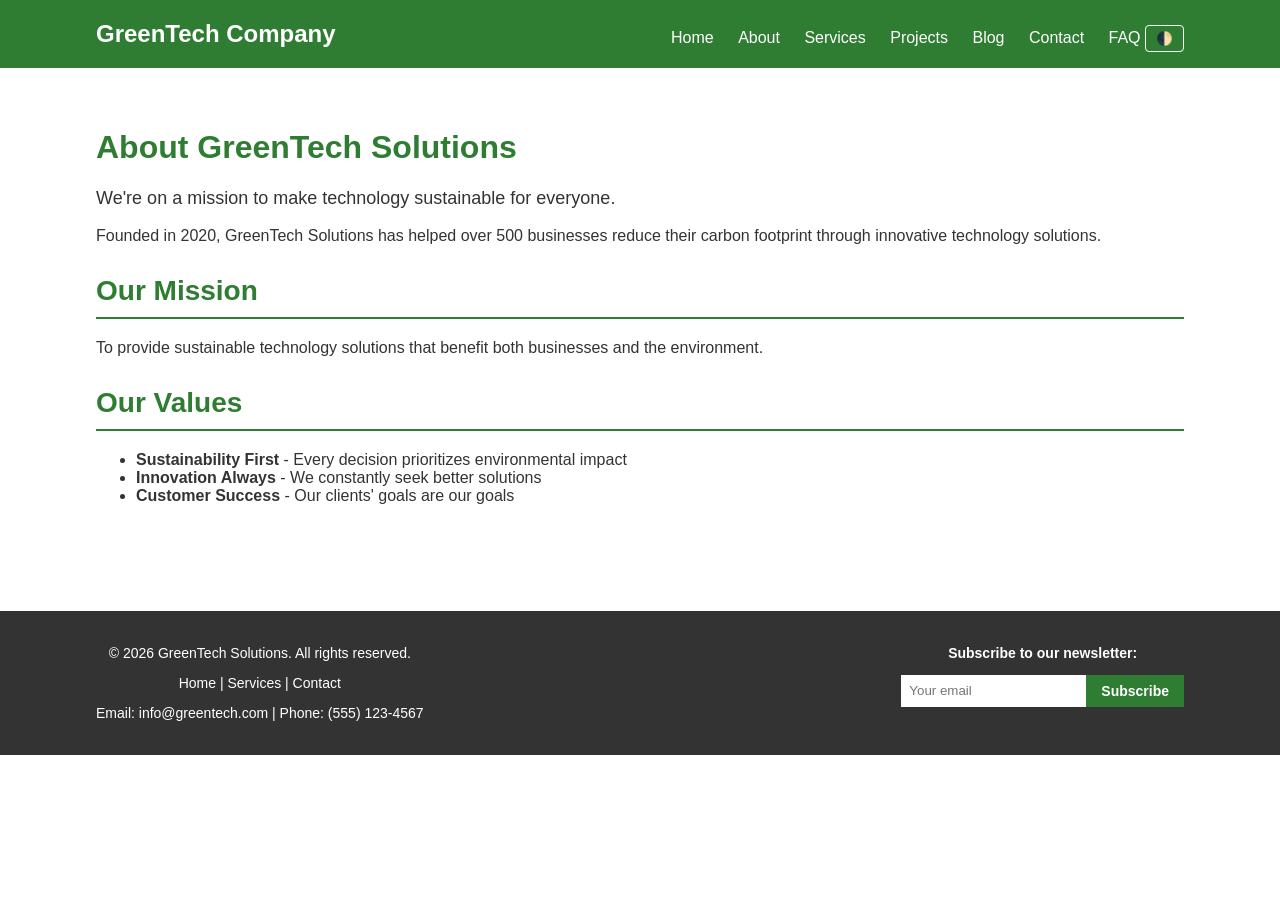
==== about.html @ f32f8528 "Dark mode button" ====
<!DOCTYPE html>
<html lang="en">
<head>
    <meta charset="UTF-8">
    <meta name="viewport" content="width=device-width, initial-scale=1.0">
    <title>GreenTech Solutions</title>
    <link rel="stylesheet" href="style.css">
</head>

<body>
   
    <div class="header">
        <div class = "container">
            <div class="logo">GreenTech Company</div>
            <div class="nav">
                <a href="index.html">Home</a>
                <a href="about.html">About</a>
                <a href="services.html">Services</a>
                <a href="projects.html">Projects</a>
                <a href="blog.html">Blog</a>
                <a href="contact.html">Contact</a>
                <a href="FAQ.html">FAQ</a>
                
<button id="themeToggle" style="background: none; border: 1px solid #fff; color: #fff; padding: 5px 10px; cursor: pointer; border-radius: 4px;">🌓</button>
            </div>
        </div>
    </div>
    <div class="container">
    <div class="main-section">
        <h1 style="color: #2e7d32;">About GreenTech Solutions</h1>
        <p style="font-size: 18px;">We're on a mission to make technology sustainable for everyone.</p>
        <p>Founded in 2020, GreenTech Solutions has helped over 500 businesses reduce their carbon footprint through innovative technology solutions.</p>
        
        <h2 style="color: #2e7d32; margin-top: 30px;">Our Mission</h2>
        <p>To provide sustainable technology solutions that benefit both businesses and the environment.</p>
        
        <h2 style="color: #2e7d32; margin-top: 30px;">Our Values</h2>
        <ul>
            <li><strong>Sustainability First</strong> - Every decision prioritizes environmental impact</li>
            <li><strong>Innovation Always</strong> - We constantly seek better solutions</li>
            <li><strong>Customer Success</strong> - Our clients' goals are our goals</li>
        </ul>
    </div>
</div>
<div class="footer">
    <div class="container">
        <div style="display: flex; flex-wrap: wrap; justify-content: space-between;">
            <div>
                <p>© 2026 GreenTech Solutions. All rights reserved.</p>
                <p>
                    <a href="index.html" style="color: #fff; text-decoration: none;">Home</a> | 
                    <a href="services.html" style="color: #fff; text-decoration: none;">Services</a> | 
                    <a href="contact.html" style="color: #fff; text-decoration: none;">Contact</a>
                </p>
                <p>Email: info@greentech.com | Phone: (555) 123-4567</p>
            </div>
            <div>
                <form id="newsletterForm">
                    <p><strong>Subscribe to our newsletter:</strong></p>
                    <div style="display: flex;">
                        <input type="email" placeholder="Your email" style="padding: 8px; border: none;" required>
                        <button type="submit" class="submit-btn" style="padding: 8px 15px; font-size: 14px;">Subscribe</button>
                    </div>
                    <div id="newsletterMessage" style="margin-top: 10px;"></div>
                </form>
            </div>
        </div>
    </div>
</div>

   


    <script src="js/main.js"></script>
</body>
</html>
---- style.css ----
body {
    font-family: Arial, sans-serif;
    background-color: #ffffff;
    color: #333333;
    margin: 0;
    padding: 0;
}

.container {
    width: 85%;
    margin: 0 auto;
}

.header {
    background-color: #2e7d32; /* Green Tech Main Color */
    color: #ffffff;
    padding: 20px 0;
}

.logo {
    font-size: 24px;
    font-weight: bold;
    display: inline-block;
}

.nav {
    float: right;
    margin-top: 5px;
}

.nav a {
    color: #ffffff;
    text-decoration: none;
    margin-left: 20px;
    font-size: 16px;
}

.hero {
    background-color: #f4f4f4;
    text-align: center;
    padding: 60px 20px;
    margin-bottom: 30px;
}

.hero h1 {
    font-size: 32px;
    color: #2e7d32;
    margin-bottom: 10px;
}

.hero p {
    font-size: 18px;
    color: #666666;
}

.main-section {
    padding: 40px 0;
}

.main-section h2 {
    color: #2e7d32;
    font-size: 28px;
    border-bottom: 2px solid #2e7d32;
    padding-bottom: 10px;
    margin-bottom: 20px;
}

.box-container {
    text-align: center;
    margin-top: 20px;
}

.box {
    display: inline-block;
    width: 30%;
    background-color: #f9f9f9;
    border: 1px solid #dddddd;
    padding: 20px;
    margin: 1%;
    vertical-align: top;
    text-align: left;
}

.box h3 {
    color: #2e7d32;
    margin-top: 0;
}

.box img {
    width: 100%;
    height: 150px;
}

.form-section {
    background-color: #f4f4f4;
    padding: 30px;
    margin-top: 40px;
}

.form-group {
    margin-bottom: 15px;
}

.form-group label {
    display: block;
    margin-bottom: 5px;
    font-weight: bold;
}

.form-input {
    width: 100%;
    padding: 10px;
    border: 1px solid #ccc;
}

.submit-btn {
    background-color: #2e7d32;
    color: white;
    padding: 12px 20px;
    border: none;
    font-size: 16px;
    font-weight: bold;
    cursor: pointer;
}

.footer {
    background-color: #333333;
    color: #ffffff;
    text-align: center;
    padding: 20px 0;
    margin-top: 50px;
    font-size: 14px;
}
.dark-mode {
    background-color: #1a1a1a;
    color: #ffffff;
}

.dark-mode .box {
    background-color: #2d2d2d;
    border-color: #444;
}

.dark-mode .hero {
    background-color: #333;
}

.dark-mode .form-section {
    background-color: #333;
}

.dark-mode .form-input {
    background-color: #444;
    color: #fff;
    border-color: #555;
}
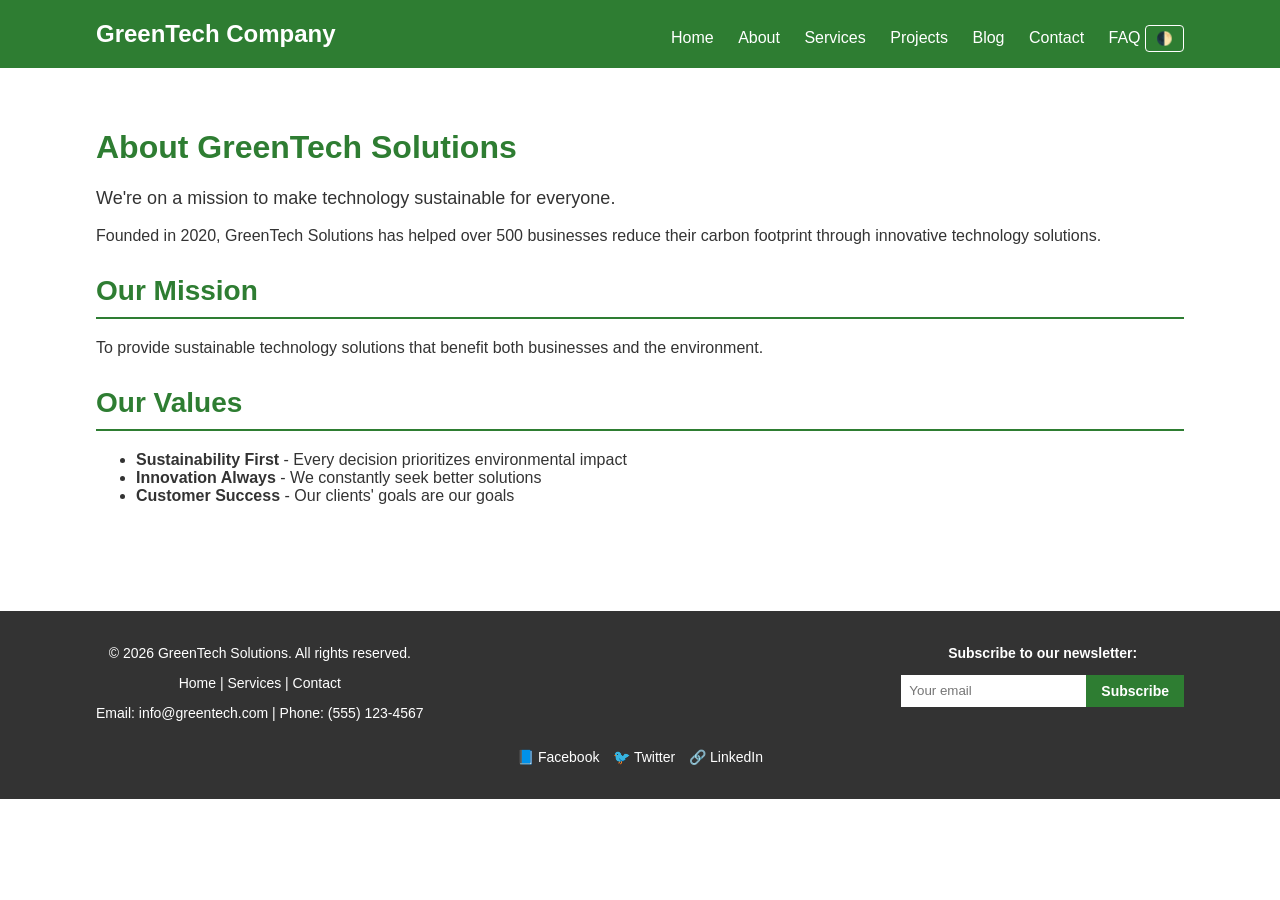
==== commit 9db2f4be: "Email addition" ====
--- a/about.html
+++ b/about.html
@@ -66,7 +66,13 @@
             </div>
         </div>
     </div>
+    <p>
+    <a href="#" style="color: #fff; text-decoration: none; margin: 0 5px;">📘 Facebook</a>
+    <a href="#" style="color: #fff; text-decoration: none; margin: 0 5px;">🐦 Twitter</a>
+    <a href="#" style="color: #fff; text-decoration: none; margin: 0 5px;">🔗 LinkedIn</a>
+</p>
 </div>
+
 
    
 
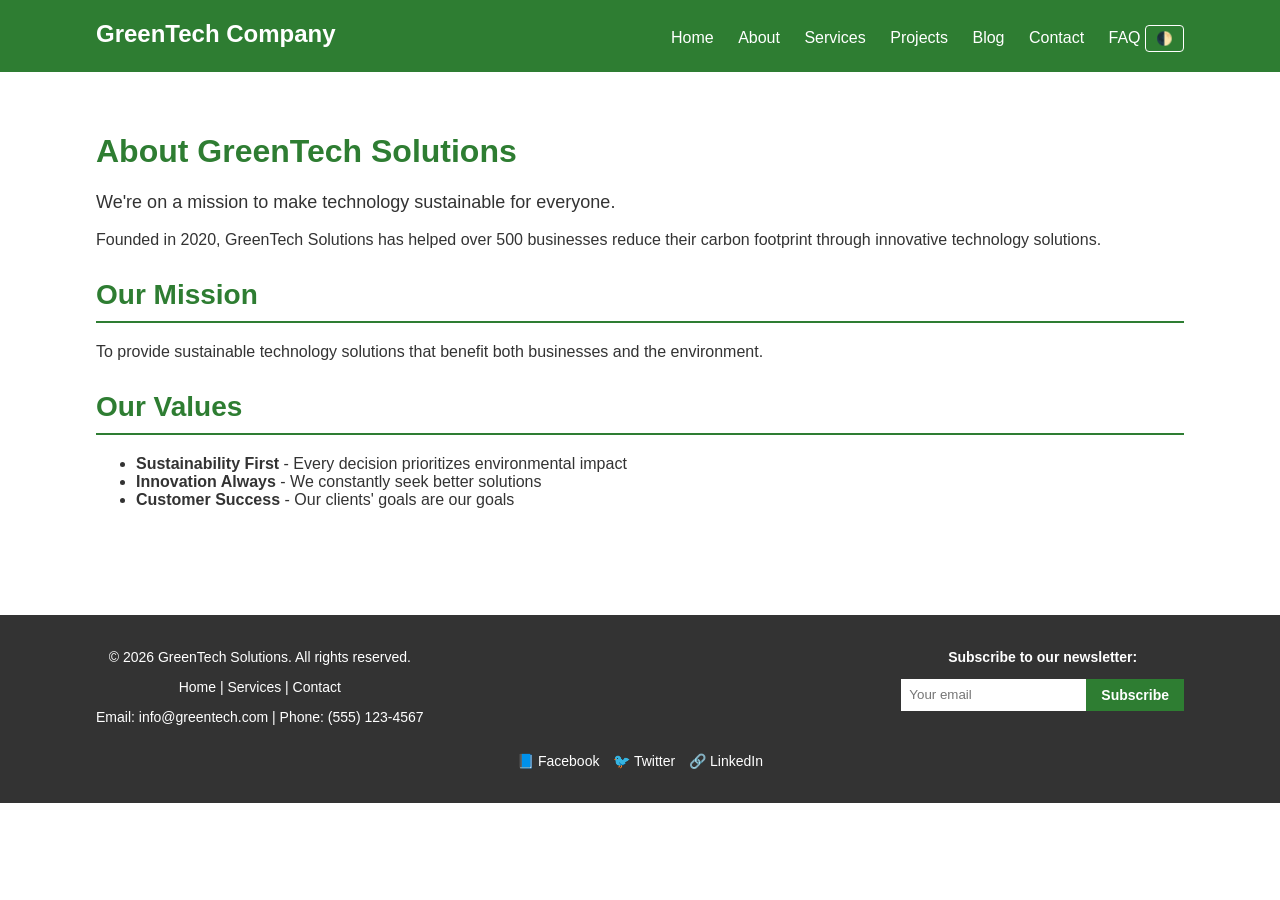
==== commit ce0b0399: "Nav bar correction" ====
--- a/about.html
+++ b/about.html
@@ -20,9 +20,9 @@
                 <a href="blog.html">Blog</a>
                 <a href="contact.html">Contact</a>
                 <a href="FAQ.html">FAQ</a>
-                
-<button id="themeToggle" style="background: none; border: 1px solid #fff; color: #fff; padding: 5px 10px; cursor: pointer; border-radius: 4px;">🌓</button>
+                <button id="themeToggle" style="background: none; border: 1px solid #fff; color: #fff; padding: 5px 10px; cursor: pointer; border-radius: 4px;">🌓</button>
             </div>
+             <div style="clear: both;"></div>
         </div>
     </div>
     <div class="container">
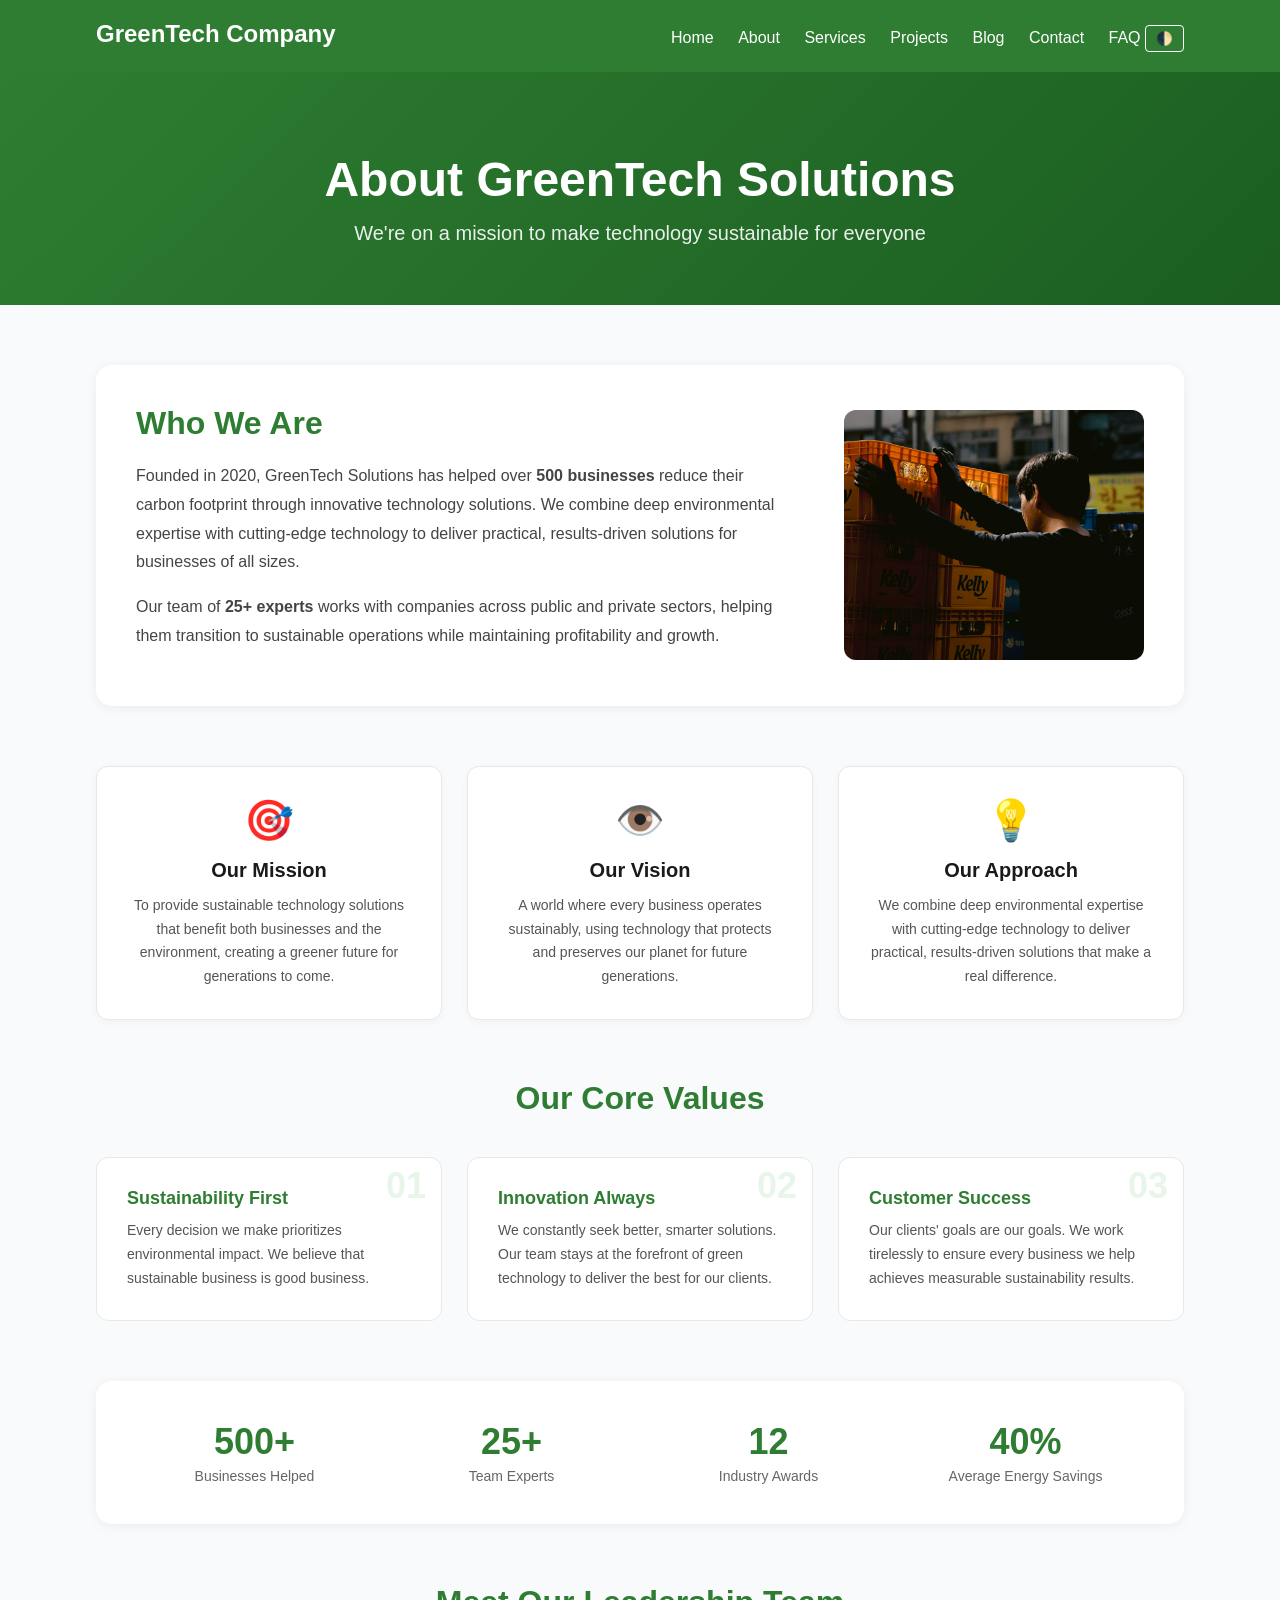
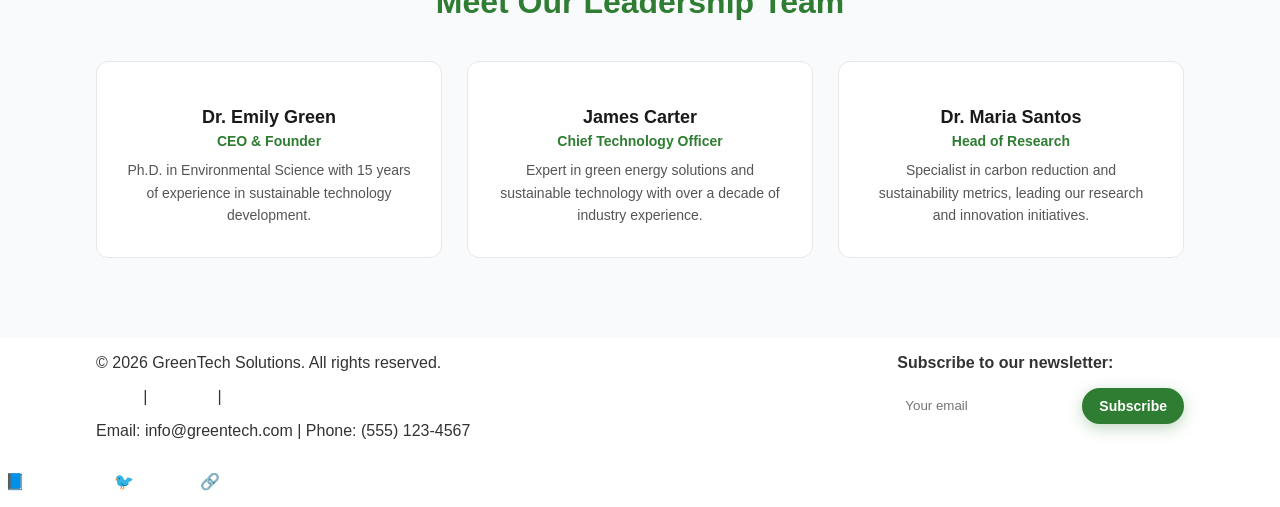
==== commit 43868a38: "page editing" ====
--- a/about.html
+++ b/about.html
@@ -3,14 +3,14 @@
 <head>
     <meta charset="UTF-8">
     <meta name="viewport" content="width=device-width, initial-scale=1.0">
-    <title>GreenTech Solutions</title>
+    <title>GreenTech Solutions - About</title>
     <link rel="stylesheet" href="style.css">
 </head>
 
 <body>
    
     <div class="header">
-        <div class = "container">
+        <div class="container">
             <div class="logo">GreenTech Company</div>
             <div class="nav">
                 <a href="index.html">Home</a>
@@ -22,60 +22,154 @@
                 <a href="FAQ.html">FAQ</a>
                 <button id="themeToggle" style="background: none; border: 1px solid #fff; color: #fff; padding: 5px 10px; cursor: pointer; border-radius: 4px;">🌓</button>
             </div>
-             <div style="clear: both;"></div>
+            <div style="clear: both;"></div>
         </div>
     </div>
-    <div class="container">
-    <div class="main-section">
-        <h1 style="color: #2e7d32;">About GreenTech Solutions</h1>
-        <p style="font-size: 18px;">We're on a mission to make technology sustainable for everyone.</p>
-        <p>Founded in 2020, GreenTech Solutions has helped over 500 businesses reduce their carbon footprint through innovative technology solutions.</p>
-        
-        <h2 style="color: #2e7d32; margin-top: 30px;">Our Mission</h2>
-        <p>To provide sustainable technology solutions that benefit both businesses and the environment.</p>
-        
-        <h2 style="color: #2e7d32; margin-top: 30px;">Our Values</h2>
-        <ul>
-            <li><strong>Sustainability First</strong> - Every decision prioritizes environmental impact</li>
-            <li><strong>Innovation Always</strong> - We constantly seek better solutions</li>
-            <li><strong>Customer Success</strong> - Our clients' goals are our goals</li>
-        </ul>
+
+    <!-- ===== ABOUT PAGE HERO ===== -->
+    <div class="about-hero">
+        <div class="container">
+            <h1>About GreenTech Solutions</h1>
+            <p>We're on a mission to make technology sustainable for everyone</p>
+        </div>
     </div>
-</div>
-<div class="footer">
-    <div class="container">
-        <div style="display: flex; flex-wrap: wrap; justify-content: space-between;">
-            <div>
-                <p>© 2026 GreenTech Solutions. All rights reserved.</p>
-                <p>
-                    <a href="index.html" style="color: #fff; text-decoration: none;">Home</a> | 
-                    <a href="services.html" style="color: #fff; text-decoration: none;">Services</a> | 
-                    <a href="contact.html" style="color: #fff; text-decoration: none;">Contact</a>
-                </p>
-                <p>Email: info@greentech.com | Phone: (555) 123-4567</p>
+
+    <!-- ===== ABOUT CONTENT ===== -->
+    <div class="about-content">
+        <div class="container">
+            
+            <!-- Introduction Box -->
+            <div class="about-intro">
+                <div class="about-intro-text">
+                    <h2>Who We Are</h2>
+                    <p>Founded in 2020, GreenTech Solutions has helped over <strong>500 businesses</strong> reduce their carbon footprint through innovative technology solutions. We combine deep environmental expertise with cutting-edge technology to deliver practical, results-driven solutions for businesses of all sizes.</p>
+                    <p>Our team of <strong>25+ experts</strong> works with companies across public and private sectors, helping them transition to sustainable operations while maintaining profitability and growth.</p>
+                </div>
+                <div class="about-intro-image">
+                    <img src="images/about.jpg" alt="GreenTech Solutions Team">
+                </div>
             </div>
-            <div>
-                <form id="newsletterForm">
-                    <p><strong>Subscribe to our newsletter:</strong></p>
-                    <div style="display: flex;">
-                        <input type="email" placeholder="Your email" style="padding: 8px; border: none;" required>
-                        <button type="submit" class="submit-btn" style="padding: 8px 15px; font-size: 14px;">Subscribe</button>
+
+            <!-- Mission & Vision Boxes -->
+            <div class="about-grid">
+                <div class="about-card">
+                    <div class="about-card-icon">🎯</div>
+                    <h3>Our Mission</h3>
+                    <p>To provide sustainable technology solutions that benefit both businesses and the environment, creating a greener future for generations to come.</p>
+                </div>
+                <div class="about-card">
+                    <div class="about-card-icon">👁️</div>
+                    <h3>Our Vision</h3>
+                    <p>A world where every business operates sustainably, using technology that protects and preserves our planet for future generations.</p>
+                </div>
+                <div class="about-card">
+                    <div class="about-card-icon">💡</div>
+                    <h3>Our Approach</h3>
+                    <p>We combine deep environmental expertise with cutting-edge technology to deliver practical, results-driven solutions that make a real difference.</p>
+                </div>
+            </div>
+
+            <!-- Values Section -->
+            <div class="about-values">
+                <h2>Our Core Values</h2>
+                <div class="values-grid">
+                    <div class="value-item">
+                        <div class="value-number">01</div>
+                        <h3>Sustainability First</h3>
+                        <p>Every decision we make prioritizes environmental impact. We believe that sustainable business is good business.</p>
                     </div>
-                    <div id="newsletterMessage" style="margin-top: 10px;"></div>
-                </form>
+                    <div class="value-item">
+                        <div class="value-number">02</div>
+                        <h3>Innovation Always</h3>
+                        <p>We constantly seek better, smarter solutions. Our team stays at the forefront of green technology to deliver the best for our clients.</p>
+                    </div>
+                    <div class="value-item">
+                        <div class="value-number">03</div>
+                        <h3>Customer Success</h3>
+                        <p>Our clients' goals are our goals. We work tirelessly to ensure every business we help achieves measurable sustainability results.</p>
+                    </div>
+                </div>
+            </div>
+
+            <!-- Stats Section -->
+            <div class="about-stats">
+                <div class="stat-item">
+                    <div class="stat-number">500+</div>
+                    <div class="stat-label">Businesses Helped</div>
+                </div>
+                <div class="stat-item">
+                    <div class="stat-number">25+</div>
+                    <div class="stat-label">Team Experts</div>
+                </div>
+                <div class="stat-item">
+                    <div class="stat-number">12</div>
+                    <div class="stat-label">Industry Awards</div>
+                </div>
+                <div class="stat-item">
+                    <div class="stat-number">40%</div>
+                    <div class="stat-label">Average Energy Savings</div>
+                </div>
+            </div>
+
+            <!-- Team Section -->
+            <div class="about-team">
+                <h2>Meet Our Leadership Team</h2>
+                <div class="team-grid">
+                    <div class="team-card">
+                        <div class="team-avatar"></div>
+                        <h4>Dr. Emily Green</h4>
+                        <p class="team-title">CEO & Founder</p>
+                        <p class="team-bio">Ph.D. in Environmental Science with 15 years of experience in sustainable technology development.</p>
+                    </div>
+                    <div class="team-card">
+                        <div class="team-avatar"></div>
+                        <h4>James Carter</h4>
+                        <p class="team-title">Chief Technology Officer</p>
+                        <p class="team-bio">Expert in green energy solutions and sustainable technology with over a decade of industry experience.</p>
+                    </div>
+                    <div class="team-card">
+                        <div class="team-avatar"></div>
+                        <h4>Dr. Maria Santos</h4>
+                        <p class="team-title">Head of Research</p>
+                        <p class="team-bio">Specialist in carbon reduction and sustainability metrics, leading our research and innovation initiatives.</p>
+                    </div>
+                </div>
+            </div>
+
+        </div>
+    </div>
+
+    <!-- ===== FOOTER ===== -->
+    <div class="footer">
+        <div class="container">
+            <div style="display: flex; flex-wrap: wrap; justify-content: space-between;">
+                <div>
+                    <p>© 2026 GreenTech Solutions. All rights reserved.</p>
+                    <p>
+                        <a href="index.html" style="color: #fff; text-decoration: none;">Home</a> | 
+                        <a href="services.html" style="color: #fff; text-decoration: none;">Services</a> | 
+                        <a href="contact.html" style="color: #fff; text-decoration: none;">Contact</a>
+                    </p>
+                    <p>Email: info@greentech.com | Phone: (555) 123-4567</p>
+                </div>
+                <div>
+                    <form id="newsletterForm">
+                        <p><strong>Subscribe to our newsletter:</strong></p>
+                        <div style="display: flex;">
+                            <input type="email" placeholder="Your email" style="padding: 8px; border: none;" required>
+                            <button type="submit" class="submit-btn" style="padding: 8px 15px; font-size: 14px;">Subscribe</button>
+                        </div>
+                        <div id="newsletterMessage" style="margin-top: 10px;"></div>
+                    </form>
+                </div>
             </div>
         </div>
+        <p>
+            <a href="#" style="color: #fff; text-decoration: none; margin: 0 5px;">📘 Facebook</a>
+            <a href="#" style="color: #fff; text-decoration: none; margin: 0 5px;">🐦 Twitter</a>
+            <a href="#" style="color: #fff; text-decoration: none; margin: 0 5px;">🔗 LinkedIn</a>
+        </p>
     </div>
-    <p>
-    <a href="#" style="color: #fff; text-decoration: none; margin: 0 5px;">📘 Facebook</a>
-    <a href="#" style="color: #fff; text-decoration: none; margin: 0 5px;">🐦 Twitter</a>
-    <a href="#" style="color: #fff; text-decoration: none; margin: 0 5px;">🔗 LinkedIn</a>
-</p>
-</div>
-
-
-   
-
 
     <script src="js/main.js"></script>
 </body>
--- a/style.css
+++ b/style.css
@@ -34,43 +34,144 @@
     text-decoration: none;
     margin-left: 20px;
     font-size: 16px;
-}
-
+}/* ==========================================
+   FULL PAGE HERO SECTION
+   ========================================== */
 .hero {
-    background-color: #f4f4f4;
+    /* Image */
+    background-image: url('images/hero-bg.jpg.jpg');
+    background-size: cover;
+    background-position: center center;
+    background-repeat: no-repeat;
+    background-attachment: fixed; /* Parallax effect */
+    
+    /* Full viewport height */
+    min-height: 100vh;
+    
+    /* Position for overlay */
+    position: relative;
+    
+    /* Center content */
+    display: flex;
+    align-items: center;
+    justify-content: center;
+    
+    /* Text styling */
     text-align: center;
-    padding: 60px 20px;
-    margin-bottom: 30px;
-}
-
+    color: #ffffff;
+    padding: 40px 20px;
+}
+
+/* Dark overlay */
+.hero::before {
+    content: '';
+    position: absolute;
+    top: 0;
+    left: 0;
+    right: 0;
+    bottom: 0;
+    background: rgba(0, 0, 0, 0.5); /* Adjust darkness here */
+    z-index: 1;
+}
+
+/* Content above overlay */
+.hero .container {
+    position: relative;
+    z-index: 2;
+    max-width: 800px;
+    margin: 0 auto;
+}
+
+/* Heading styles */
 .hero h1 {
-    font-size: 32px;
+    font-size: 56px;
+    color: #ffffff;
+    margin-bottom: 20px;
+    text-shadow: 2px 2px 8px rgba(0, 0, 0, 0.5);
+}
+
+/* Paragraph styles */
+.hero p {
+    font-size: 22px;
+    color: #ffffff;
+    text-shadow: 1px 1px 4px rgba(0, 0, 0, 0.5);
+    line-height: 1.6;
+    max-width: 700px;
+    margin: 0 auto 20px;
+}
+
+/* ==========================================
+   BUTTON STYLES - VISIBLE & ROUNDED
+   ========================================== */
+
+/* Main button style */
+.submit-btn {
+    /* Make it visible */
+    background-color: #2e7d32;
+    color: #ffffff;
+    padding: 14px 35px;
+    border: 2px solid #2e7d32;
+    border-radius: 25px; /* Rounded edges (not too much) */
+    font-size: 17px;
+    font-weight: bold;
+    cursor: pointer;
+    text-decoration: none;
+    display: inline-block;
+    transition: all 0.3s ease;
+    
+    /* Button shadow for visibility */
+    box-shadow: 0 4px 15px rgba(46, 125, 50, 0.3);
+}
+
+/* White/outline button (for Contact Us) */
+.submit-btn-outline {
+    background-color: transparent;
+    color: #ffffff;
+    padding: 14px 35px;
+    border: 2px solid #ffffff;
+    border-radius: 25px;
+    font-size: 17px;
+    font-weight: bold;
+    cursor: pointer;
+    text-decoration: none;
+    display: inline-block;
+    transition: all 0.3s ease;
+    box-shadow: 0 4px 15px rgba(0, 0, 0, 0.2);
+}
+
+/* ===== HOVER EFFECTS ===== */
+
+/* Green button hover */
+.submit-btn:hover {
+    background-color: #1b5e20; /* Darker green */
+    border-color: #1b5e20;
+    transform: translateY(-3px);
+    box-shadow: 0 6px 20px rgba(46, 125, 50, 0.4);
+}
+
+/* White button hover */
+.submit-btn-outline:hover {
+    background-color: #ffffff;
     color: #2e7d32;
-    margin-bottom: 10px;
-}
-
-.hero p {
-    font-size: 18px;
-    color: #666666;
-}
-
-.main-section {
-    padding: 40px 0;
-}
-
-.main-section h2 {
-    color: #2e7d32;
-    font-size: 28px;
-    border-bottom: 2px solid #2e7d32;
-    padding-bottom: 10px;
-    margin-bottom: 20px;
-}
-
+    transform: translateY(-3px);
+    box-shadow: 0 6px 20px rgba(255, 255, 255, 0.3);
+}
+
+.box {
+    -webkit-box-shadow: 0 10px 5px rgba(0,0,0,0.1);
+    box-shadow: 0 10px 10px rgba(0,0,0,0.1);
+}
+/* ==========================================
+   BOXES WITH IMAGES
+   ========================================== */
+
+/* Box container */
 .box-container {
     text-align: center;
     margin-top: 20px;
 }
 
+/* Individual box */
 .box {
     display: inline-block;
     width: 30%;
@@ -80,78 +181,1709 @@
     margin: 1%;
     vertical-align: top;
     text-align: left;
-}
-
+    border-radius: 8px; /* Rounded corners */
+    transition: transform 0.3s ease; /* Smooth hover effect */
+}
+
+/* Box hover effect (optional) */
+.box:hover {
+    transform: translateY(-5px);
+    box-shadow: 0 8px 16px rgba(0,0,0,0.1);
+}
+
+/* Box image styling */
+.box img {
+    width: 100%;
+    height: 180px; /* Fixed height for consistency */
+    object-fit: cover; /* Crop image to fit perfectly */
+    border-radius: 6px 6px 0 0; /* Rounded top corners */
+    margin-bottom: 15px;
+}
+
+/* Box image wrapper for better control */
+.box-image {
+    width: 100%;
+    height: 180px;
+    overflow: hidden;
+    border-radius: 6px 6px 0 0;
+    margin: -20px -20px 15px -20px; /* Extend image to box edges */
+}
+
+.box-image img {
+    width: 100%;
+    height: 100%;
+    object-fit: cover;
+}
+
+/* Box heading */
 .box h3 {
     color: #2e7d32;
     margin-top: 0;
-}
-
-.box img {
+    font-size: 22px;
+}
+
+/* Box paragraph */
+.box p {
+    font-size: 14px;
+    line-height: 1.6;
+    color: #555;
+}
+
+/* ==========================================
+   RESPONSIVE BOXES
+   ========================================== */
+@media (max-width: 768px) {
+    .box {
+        width: 90%;
+        display: block;
+        margin: 15px auto;
+    }
+    
+    .box img {
+        height: 150px;
+    }
+}
+
+@media (max-width: 480px) {
+    .box {
+        width: 95%;
+        padding: 15px;
+    }
+    
+    .box img {
+        height: 120px;
+    }
+}
+/* ==========================================
+   MODERN BOX STYLES (MICROSOFT INSPIRED)
+   ========================================== */
+
+/* Section header */
+.section-header {
+    text-align: center;
+    margin-bottom: 40px;
+}
+
+.section-header h2 {
+    color: #2e7d32;
+    font-size: 32px;
+    border-bottom: 3px solid #2e7d32;
+    display: inline-block;
+    padding-bottom: 10px;
+}
+
+.section-header p {
+    color: #666;
+    font-size: 18px;
+    margin-top: 10px;
+}
+
+/* Individual box */
+.box {
+    display: inline-block;
+    width: 30%;
+    background-color: #ffffff;
+    border: 1px solid #e8e8e8;
+    border-radius: 12px;
+    padding: 0;
+    margin: 1%;
+    vertical-align: top;
+    text-align: left;
+    overflow: hidden;
+    transition: all 0.3s ease;
+    box-shadow: 0 2px 8px rgba(0, 0, 0, 0.06);
+}
+
+/* Box hover effect */
+.box:hover {
+    transform: translateY(-8px);
+    box-shadow: 0 12px 30px rgba(0, 0, 0, 0.12);
+    border-color: #2e7d32;
+}
+
+/* Box image */
+.box-image {
     width: 100%;
-    height: 150px;
-}
-
-.form-section {
-    background-color: #f4f4f4;
+    height: 200px;
+    overflow: hidden;
+    margin: 0;
+    border-radius: 12px 12px 0 0;
+}
+
+.box-image img {
+    width: 100%;
+    height: 100%;
+    object-fit: cover;
+    transition: transform 0.5s ease;
+}
+
+.box:hover .box-image img {
+    transform: scale(1.05);
+}
+
+/* Box content */
+.box-content {
+    padding: 24px 24px 30px 24px;
+}
+
+/* Tag/badge */
+.box-tag {
+    display: inline-block;
+    background-color: #e8f5e9;
+    color: #2e7d32;
+    font-size: 12px;
+    font-weight: bold;
+    text-transform: uppercase;
+    letter-spacing: 0.5px;
+    padding: 4px 12px;
+    border-radius: 20px;
+    margin-bottom: 12px;
+}
+
+/* Box heading */
+.box-content h3 {
+    color: #1a1a1a;
+    font-size: 20px;
+    font-weight: 700;
+    margin: 0 0 12px 0;
+    line-height: 1.4;
+}
+
+/* Box paragraph */
+.box-content p {
+    font-size: 14px;
+    line-height: 1.7;
+    color: #555;
+    margin: 0 0 16px 0;
+}
+
+/* Box link (Learn more) */
+.box-link {
+    color: #2e7d32;
+    text-decoration: none;
+    font-weight: 600;
+    font-size: 14px;
+    display: inline-flex;
+    align-items: center;
+    transition: all 0.3s ease;
+}
+
+.box-link:hover {
+    color: #1b5e20;
+    transform: translateX(5px);
+}
+
+/* ==========================================
+   RESPONSIVE
+   ========================================== */
+@media (max-width: 768px) {
+    .box {
+        width: 90%;
+        display: block;
+        margin: 20px auto;
+    }
+    
+    .box-image {
+        height: 180px;
+    }
+    
+    .box-content {
+        padding: 20px;
+    }
+    
+    .section-header h2 {
+        font-size: 26px;
+    }
+}
+
+@media (max-width: 480px) {
+    .box {
+        width: 95%;
+        margin: 15px auto;
+    }
+    
+    .box-image {
+        height: 150px;
+    }
+    
+    .box-content {
+        padding: 16px;
+    }
+    
+    .box-content h3 {
+        font-size: 18px;
+    }
+    
+    .section-header h2 {
+        font-size: 22px;
+    }
+}
+/* ==========================================
+   TESTIMONIALS SECTION
+   ========================================== */
+.testimonials-section {
+    padding: 60px 0;
+    background-color: #f5f7fa;
+}
+
+.testimonials-container {
+    display: flex;
+    flex-wrap: wrap;
+    justify-content: center;
+    gap: 25px;
+    margin-top: 30px;
+}
+
+/* ==========================================
+   TESTIMONIAL CARD
+   ========================================== */
+.testimonial-card {
+    background: #ffffff;
+    border-radius: 16px;
     padding: 30px;
-    margin-top: 40px;
-}
-
-.form-group {
+    width: 30%;
+    min-width: 280px;
+    flex: 1 1 30%;
+    box-shadow: 0 4px 20px rgba(0, 0, 0, 0.06);
+    border: 1px solid #e8e8e8;
+    transition: all 0.3s ease;
+    position: relative;
+}
+
+/* Hover effect */
+.testimonial-card:hover {
+    transform: translateY(-5px);
+    box-shadow: 0 12px 40px rgba(46, 125, 50, 0.12);
+    border-color: #2e7d32;
+}
+
+/* Quote icon */
+.testimonial-card::before {
+    content: '"';
+    position: absolute;
+    top: 10px;
+    right: 25px;
+    font-size: 60px;
+    color: #e8f5e9;
+    font-family: Georgia, serif;
+    line-height: 1;
+    z-index: 0;
+}
+
+/* ===== TESTIMONIAL HEADER ===== */
+.testimonial-header {
+    display: flex;
+    align-items: center;
+    gap: 15px;
     margin-bottom: 15px;
-}
-
-.form-group label {
-    display: block;
+    position: relative;
+    z-index: 1;
+}
+
+.testimonial-avatar {
+    width: 60px;
+    height: 60px;
+    border-radius: 50%;
+    background: linear-gradient(135deg, #e8f5e9, #c8e6c9);
+    display: flex;
+    align-items: center;
+    justify-content: center;
+    font-size: 28px;
+    flex-shrink: 0;
+}
+
+.testimonial-info h4 {
+    margin: 0;
+    color: #1a1a1a;
+    font-size: 18px;
+    font-weight: 700;
+}
+
+.testimonial-title {
+    margin: 2px 0 0 0;
+    color: #777;
+    font-size: 14px;
+}
+
+/* ===== TESTIMONIAL CONTENT ===== */
+.testimonial-content {
+    position: relative;
+    z-index: 1;
+}
+
+.testimonial-stars {
+    color: #f5a623;
+    font-size: 18px;
+    letter-spacing: 2px;
+    margin-bottom: 12px;
+}
+
+.testimonial-text {
+    color: #444;
+    font-size: 15px;
+    line-height: 1.7;
+    font-style: italic;
+    margin: 0 0 16px 0;
+}
+
+/* ===== TESTIMONIAL FOOTER ===== */
+.testimonial-footer {
+    margin-top: 10px;
+    position: relative;
+    z-index: 1;
+}
+
+.testimonial-tag {
+    display: inline-block;
+    background-color: #e8f5e9;
+    color: #2e7d32;
+    font-size: 12px;
+    font-weight: 600;
+    padding: 4px 14px;
+    border-radius: 20px;
+    letter-spacing: 0.3px;
+}
+
+/* ==========================================
+   DARK MODE
+   ========================================== */
+.dark-mode .testimonials-section {
+    background-color: #1a1a1a;
+}
+
+.dark-mode .testimonial-card {
+    background: #2d2d2d;
+    border-color: #444;
+}
+
+.dark-mode .testimonial-card:hover {
+    border-color: #2e7d32;
+}
+
+.dark-mode .testimonial-info h4 {
+    color: #ffffff;
+}
+
+.dark-mode .testimonial-title {
+    color: #aaa;
+}
+
+.dark-mode .testimonial-text {
+    color: #ccc;
+}
+
+.dark-mode .testimonial-avatar {
+    background: linear-gradient(135deg, #1b5e20, #2e7d32);
+}
+
+.dark-mode .testimonial-tag {
+    background-color: #1b5e20;
+    color: #ffffff;
+}
+
+.dark-mode .testimonial-card::before {
+    color: #1b5e20;
+}
+
+/* ==========================================
+   RESPONSIVE
+   ========================================== */
+@media (max-width: 768px) {
+    .testimonials-container {
+        flex-direction: column;
+        align-items: center;
+    }
+    
+    .testimonial-card {
+        width: 90%;
+        max-width: 500px;
+        padding: 25px;
+    }
+    
+    .testimonials-section {
+        padding: 40px 0;
+    }
+    
+    .testimonial-avatar {
+        width: 50px;
+        height: 50px;
+        font-size: 22px;
+    }
+    
+    .testimonial-text {
+        font-size: 14px;
+    }
+}
+
+@media (max-width: 480px) {
+    .testimonial-card {
+        width: 95%;
+        padding: 20px;
+    }
+    
+    .testimonial-header {
+        flex-direction: column;
+        text-align: center;
+    }
+    
+    .testimonial-stars {
+        text-align: center;
+    }
+    
+    .testimonial-text {
+        text-align: center;
+    }
+    
+    .testimonial-footer {
+        text-align: center;
+    }
+}
+/* ==========================================
+   ABOUT PAGE STYLES
+   ========================================== */
+
+/* About Hero */
+.about-hero {
+    background: linear-gradient(135deg, #2e7d32, #1b5e20);
+    color: #ffffff;
+    padding: 80px 0 60px 0;
+    text-align: center;
+    margin-top: 0;
+}
+
+.about-hero h1 {
+    font-size: 48px;
+    margin: 0 0 15px 0;
+    font-weight: 700;
+}
+
+.about-hero p {
+    font-size: 20px;
+    opacity: 0.9;
+    margin: 0;
+}
+
+/* About Content */
+.about-content {
+    padding: 60px 0;
+    background-color: #f9fafb;
+}
+
+/* Introduction Section */
+.about-intro {
+    display: flex;
+    gap: 50px;
+    align-items: center;
+    margin-bottom: 60px;
+    background: #ffffff;
+    padding: 40px;
+    border-radius: 16px;
+    box-shadow: 0 2px 12px rgba(0, 0, 0, 0.06);
+}
+
+.about-intro-text {
+    flex: 1;
+}
+
+.about-intro-text h2 {
+    color: #2e7d32;
+    font-size: 32px;
+    margin: 0 0 20px 0;
+}
+
+.about-intro-text p {
+    font-size: 16px;
+    line-height: 1.8;
+    color: #444;
+    margin-bottom: 15px;
+}
+
+.about-intro-image {
+    flex: 0 0 300px;
+    height: 250px;
+    border-radius: 12px;
+    overflow: hidden;
+    background: #e8f5e9;
+    display: flex;
+    align-items: center;
+    justify-content: center;
+}
+
+.about-intro-image img {
+    width: 100%;
+    height: 100%;
+    object-fit: cover;
+}
+
+/* About Grid Cards */
+.about-grid {
+    display: grid;
+    grid-template-columns: repeat(3, 1fr);
+    gap: 25px;
+    margin-bottom: 60px;
+}
+
+.about-card {
+    background: #ffffff;
+    padding: 30px;
+    border-radius: 12px;
+    border: 1px solid #e8e8e8;
+    transition: all 0.3s ease;
+    box-shadow: 0 2px 8px rgba(0, 0, 0, 0.04);
+    text-align: center;
+}
+
+.about-card:hover {
+    transform: translateY(-5px);
+    border-color: #2e7d32;
+    box-shadow: 0 8px 30px rgba(46, 125, 50, 0.1);
+}
+
+.about-card-icon {
+    font-size: 40px;
+    margin-bottom: 15px;
+}
+
+.about-card h3 {
+    color: #1a1a1a;
+    font-size: 20px;
+    margin: 0 0 12px 0;
+}
+
+.about-card p {
+    font-size: 14px;
+    line-height: 1.7;
+    color: #555;
+    margin: 0;
+}
+
+/* Values Section */
+.about-values {
+    margin-bottom: 60px;
+}
+
+.about-values h2 {
+    color: #2e7d32;
+    font-size: 32px;
+    text-align: center;
+    margin: 0 0 40px 0;
+}
+
+.values-grid {
+    display: grid;
+    grid-template-columns: repeat(3, 1fr);
+    gap: 25px;
+}
+
+.value-item {
+    background: #ffffff;
+    padding: 30px;
+    border-radius: 12px;
+    border: 1px solid #e8e8e8;
+    position: relative;
+    transition: all 0.3s ease;
+}
+
+.value-item:hover {
+    border-color: #2e7d32;
+    box-shadow: 0 8px 30px rgba(46, 125, 50, 0.08);
+}
+
+.value-number {
+    font-size: 36px;
+    font-weight: 700;
+    color: #e8f5e9;
+    position: absolute;
+    top: 10px;
+    right: 15px;
+    line-height: 1;
+}
+
+.value-item h3 {
+    color: #2e7d32;
+    font-size: 18px;
+    margin: 0 0 10px 0;
+}
+
+.value-item p {
+    font-size: 14px;
+    line-height: 1.7;
+    color: #555;
+    margin: 0;
+}
+
+/* Stats Section */
+.about-stats {
+    display: grid;
+    grid-template-columns: repeat(4, 1fr);
+    gap: 20px;
+    margin-bottom: 60px;
+    background: #ffffff;
+    padding: 40px;
+    border-radius: 16px;
+    box-shadow: 0 2px 12px rgba(0, 0, 0, 0.06);
+}
+
+.stat-item {
+    text-align: center;
+}
+
+.stat-number {
+    font-size: 36px;
+    font-weight: 700;
+    color: #2e7d32;
     margin-bottom: 5px;
-    font-weight: bold;
-}
-
-.form-input {
+}
+
+.stat-label {
+    font-size: 14px;
+    color: #666;
+}
+
+/* Team Section */
+.about-team {
+    margin-bottom: 20px;
+}
+
+.about-team h2 {
+    color: #2e7d32;
+    font-size: 32px;
+    text-align: center;
+    margin: 0 0 40px 0;
+}
+
+.team-grid {
+    display: grid;
+    grid-template-columns: repeat(3, 1fr);
+    gap: 25px;
+}
+
+.team-card {
+    background: #ffffff;
+    padding: 30px;
+    border-radius: 12px;
+    border: 1px solid #e8e8e8;
+    text-align: center;
+    transition: all 0.3s ease;
+}
+
+.team-card:hover {
+    transform: translateY(-5px);
+    border-color: #2e7d32;
+    box-shadow: 0 8px 30px rgba(46, 125, 50, 0.1);
+}
+
+.team-avatar {
+    font-size: 50px;
+    margin-bottom: 15px;
+}
+
+.team-card h4 {
+    font-size: 18px;
+    color: #1a1a1a;
+    margin: 0 0 5px 0;
+}
+
+.team-title {
+    font-size: 14px;
+    color: #2e7d32;
+    font-weight: 600;
+    margin: 0 0 10px 0;
+}
+
+.team-bio {
+    font-size: 14px;
+    line-height: 1.6;
+    color: #555;
+    margin: 0;
+}
+
+/* ==========================================
+   DARK MODE - ABOUT PAGE
+   ========================================== */
+.dark-mode .about-hero {
+    background: linear-gradient(135deg, #1b5e20, #0d1f0d);
+}
+
+.dark-mode .about-content {
+    background-color: #1a1a1a;
+}
+
+.dark-mode .about-intro,
+.dark-mode .about-card,
+.dark-mode .value-item,
+.dark-mode .about-stats,
+.dark-mode .team-card {
+    background: #2d2d2d;
+    border-color: #444;
+}
+
+.dark-mode .about-intro-text p,
+.dark-mode .about-card p,
+.dark-mode .value-item p,
+.dark-mode .team-bio {
+    color: #ccc;
+}
+
+.dark-mode .about-card h3,
+.dark-mode .value-item h3,
+.dark-mode .team-card h4 {
+    color: #ffffff;
+}
+
+.dark-mode .stat-label {
+    color: #aaa;
+}
+
+.dark-mode .about-intro-image {
+    background: #1b5e20;
+}
+
+/* ==========================================
+   RESPONSIVE - ABOUT PAGE
+   ========================================== */
+@media (max-width: 992px) {
+    .about-grid {
+        grid-template-columns: repeat(2, 1fr);
+    }
+    
+    .values-grid {
+        grid-template-columns: repeat(2, 1fr);
+    }
+    
+    .team-grid {
+        grid-template-columns: repeat(2, 1fr);
+    }
+    
+    .about-stats {
+        grid-template-columns: repeat(2, 1fr);
+    }
+    
+    .about-intro {
+        flex-direction: column;
+    }
+    
+    .about-intro-image {
+        flex: 0 0 200px;
+        width: 100%;
+    }
+}
+
+@media (max-width: 768px) {
+    .about-hero h1 {
+        font-size: 32px;
+    }
+    
+    .about-hero p {
+        font-size: 16px;
+    }
+    
+    .about-grid {
+        grid-template-columns: 1fr;
+    }
+    
+    .values-grid {
+        grid-template-columns: 1fr;
+    }
+    
+    .team-grid {
+        grid-template-columns: 1fr;
+    }
+    
+    .about-stats {
+        grid-template-columns: 1fr 1fr;
+        padding: 25px;
+    }
+    
+    .stat-number {
+        font-size: 28px;
+    }
+    
+    .about-intro {
+        padding: 25px;
+    }
+    
+    .about-intro-text h2 {
+        font-size: 26px;
+    }
+}
+
+@media (max-width: 480px) {
+    .about-hero {
+        padding: 50px 0 40px 0;
+    }
+    
+    .about-hero h1 {
+        font-size: 28px;
+    }
+    
+    .about-content {
+        padding: 30px 0;
+    }
+    
+    .about-stats {
+        grid-template-columns: 1fr 1fr;
+        padding: 20px;
+    }
+    
+    .stat-number {
+        font-size: 24px;
+    }
+    
+    .about-intro {
+        padding: 20px;
+    }
+    
+    .about-intro-text h2 {
+        font-size: 22px;
+    }
+}
+/* ==========================================
+   SERVICES PAGE STYLES
+   ========================================== */
+
+/* Services Hero */
+.services-hero {
+    background: linear-gradient(135deg, #2e7d32, #1b5e20);
+    color: #ffffff;
+    padding: 80px 0 60px 0;
+    text-align: center;
+    margin-top: 0;
+}
+
+.services-hero h1 {
+    font-size: 48px;
+    margin: 0 0 15px 0;
+    font-weight: 700;
+}
+
+.services-hero p {
+    font-size: 20px;
+    opacity: 0.9;
+    margin: 0;
+}
+
+/* Services Section */
+.services-section {
+    padding: 60px 0;
+    background-color: #f9fafb;
+}
+
+/* Services Grid */
+.services-grid {
+    display: grid;
+    grid-template-columns: repeat(3, 1fr);
+    gap: 30px;
+    margin-top: 20px;
+}
+
+/* Service Card */
+.service-card {
+    background: #ffffff;
+    border-radius: 16px;
+    border: 1px solid #e8e8e8;
+    overflow: hidden;
+    transition: all 0.3s ease;
+    box-shadow: 0 2px 12px rgba(0, 0, 0, 0.04);
+}
+
+.service-card:hover {
+    transform: translateY(-8px);
+    border-color: #2e7d32;
+    box-shadow: 0 12px 40px rgba(46, 125, 50, 0.12);
+}
+
+/* Service Image */
+.service-image {
     width: 100%;
-    padding: 10px;
-    border: 1px solid #ccc;
-}
-
-.submit-btn {
+    height: 220px;
+    overflow: hidden;
+}
+
+.service-image img {
+    width: 100%;
+    height: 100%;
+    object-fit: cover;
+    transition: transform 0.5s ease;
+}
+
+.service-card:hover .service-image img {
+    transform: scale(1.05);
+}
+
+/* Service Content */
+.service-content {
+    padding: 28px 28px 32px 28px;
+}
+
+.service-tag {
+    display: inline-block;
+    background-color: #e8f5e9;
+    color: #2e7d32;
+    font-size: 12px;
+    font-weight: 700;
+    text-transform: uppercase;
+    letter-spacing: 0.5px;
+    padding: 4px 14px;
+    border-radius: 20px;
+    margin-bottom: 12px;
+}
+
+.service-content h3 {
+    font-size: 22px;
+    color: #1a1a1a;
+    margin: 0 0 12px 0;
+}
+
+.service-content p {
+    font-size: 14px;
+    line-height: 1.7;
+    color: #555;
+    margin: 0 0 18px 0;
+}
+
+/* Service Features */
+.service-features {
+    display: flex;
+    flex-wrap: wrap;
+    gap: 8px;
+    margin-bottom: 20px;
+}
+
+.feature-item {
+    display: inline-block;
+    background-color: #f5f7fa;
+    color: #333;
+    font-size: 13px;
+    padding: 4px 12px;
+    border-radius: 4px;
+}
+
+/* Service Button */
+.service-btn {
+    display: inline-block;
     background-color: #2e7d32;
-    color: white;
+    color: #ffffff;
+    padding: 10px 28px;
+    border-radius: 25px;
+    text-decoration: none;
+    font-weight: 600;
+    font-size: 14px;
+    transition: all 0.3s ease;
+}
+
+.service-btn:hover {
+    background-color: #1b5e20;
+    transform: translateX(5px);
+}
+
+/* ==========================================
+   WHY CHOOSE US SECTION
+   ========================================== */
+.why-choose-section {
+    padding: 60px 0;
+    background-color: #ffffff;
+}
+
+.why-grid {
+    display: grid;
+    grid-template-columns: repeat(4, 1fr);
+    gap: 25px;
+    margin-top: 20px;
+}
+
+.why-item {
+    text-align: center;
+    padding: 25px;
+    border-radius: 12px;
+    border: 1px solid #e8e8e8;
+    transition: all 0.3s ease;
+}
+
+.why-item:hover {
+    border-color: #2e7d32;
+    box-shadow: 0 8px 30px rgba(46, 125, 50, 0.08);
+}
+
+.why-icon {
+    font-size: 40px;
+    margin-bottom: 12px;
+}
+
+.why-item h3 {
+    color: #1a1a1a;
+    font-size: 18px;
+    margin: 0 0 8px 0;
+}
+
+.why-item p {
+    font-size: 14px;
+    color: #555;
+    margin: 0;
+    line-height: 1.6;
+}
+
+/* ==========================================
+   CALCULATOR SECTION
+   ========================================== */
+.calculator-section {
+    padding: 60px 0;
+    background-color: #f5f7fa;
+}
+
+.calculator-card {
+    background: #ffffff;
+    padding: 40px;
+    border-radius: 16px;
+    border: 1px solid #e8e8e8;
+    max-width: 700px;
+    margin: 0 auto;
+    text-align: center;
+    box-shadow: 0 2px 12px rgba(0, 0, 0, 0.04);
+}
+
+.calculator-card h2 {
+    color: #2e7d32;
+    font-size: 28px;
+    margin: 0 0 10px 0;
+}
+
+.calculator-card p {
+    color: #555;
+    font-size: 16px;
+}
+
+.calculator-input {
+    display: flex;
+    justify-content: center;
+    gap: 12px;
+    flex-wrap: wrap;
+}
+
+.calc-input {
     padding: 12px 20px;
+    border: 2px solid #ddd;
+    border-radius: 8px;
+    font-size: 16px;
+    width: 200px;
+    transition: border-color 0.3s ease;
+}
+
+.calc-input:focus {
+    border-color: #2e7d32;
+    outline: none;
+}
+
+.calc-btn {
+    background-color: #2e7d32;
+    color: #ffffff;
+    padding: 12px 30px;
     border: none;
+    border-radius: 25px;
     font-size: 16px;
-    font-weight: bold;
+    font-weight: 600;
     cursor: pointer;
-}
-
-.footer {
-    background-color: #333333;
-    color: #ffffff;
+    transition: all 0.3s ease;
+}
+
+.calc-btn:hover {
+    background-color: #1b5e20;
+    transform: translateY(-2px);
+}
+
+.calc-result {
+    margin-top: 20px;
+    font-weight: 600;
+    font-size: 18px;
+    min-height: 30px;
+}
+
+/* ==========================================
+   CTA SECTION
+   ========================================== */
+.services-cta {
+    background: linear-gradient(135deg, #2e7d32, #1b5e20);
+    color: #ffffff;
+    padding: 60px 0;
     text-align: center;
-    padding: 20px 0;
-    margin-top: 50px;
+}
+
+.services-cta h2 {
+    font-size: 32px;
+    margin: 0 0 15px 0;
+}
+
+.services-cta p {
+    font-size: 18px;
+    opacity: 0.9;
+    max-width: 600px;
+    margin: 0 auto;
+}
+
+.cta-btn {
+    display: inline-block;
+    background-color: #ffffff;
+    color: #2e7d32;
+    padding: 14px 40px;
+    border-radius: 30px;
+    text-decoration: none;
+    font-weight: 700;
+    font-size: 18px;
+    transition: all 0.3s ease;
+}
+
+.cta-btn:hover {
+    background-color: #e8f5e9;
+    transform: translateY(-3px);
+    box-shadow: 0 8px 30px rgba(0, 0, 0, 0.2);
+}
+
+/* ==========================================
+   DARK MODE - SERVICES PAGE
+   ========================================== */
+.dark-mode .services-hero {
+    background: linear-gradient(135deg, #1b5e20, #0d1f0d);
+}
+
+.dark-mode .services-section {
+    background-color: #1a1a1a;
+}
+
+.dark-mode .service-card {
+    background: #2d2d2d;
+    border-color: #444;
+}
+
+.dark-mode .service-card:hover {
+    border-color: #2e7d32;
+}
+
+.dark-mode .service-content h3 {
+    color: #ffffff;
+}
+
+.dark-mode .service-content p {
+    color: #ccc;
+}
+
+.dark-mode .service-tag {
+    background-color: #1b5e20;
+    color: #ffffff;
+}
+
+.dark-mode .feature-item {
+    background-color: #3d3d3d;
+    color: #ccc;
+}
+
+.dark-mode .why-item {
+    background: #2d2d2d;
+    border-color: #444;
+}
+
+.dark-mode .why-item h3 {
+    color: #ffffff;
+}
+
+.dark-mode .why-item p {
+    color: #ccc;
+}
+
+.dark-mode .calculator-card {
+    background: #2d2d2d;
+    border-color: #444;
+}
+
+.dark-mode .calculator-card h2 {
+    color: #4caf50;
+}
+
+.dark-mode .calculator-card p {
+    color: #ccc;
+}
+
+.dark-mode .calc-input {
+    background: #3d3d3d;
+    border-color: #555;
+    color: #ffffff;
+}
+
+.dark-mode .calc-input:focus {
+    border-color: #2e7d32;
+}
+
+.dark-mode .services-cta {
+    background: linear-gradient(135deg, #1b5e20, #0d1f0d);
+}
+
+.dark-mode .why-choose-section {
+    background-color: #1a1a1a;
+}
+
+/* ==========================================
+   RESPONSIVE - SERVICES PAGE
+   ========================================== */
+@media (max-width: 992px) {
+    .services-grid {
+        grid-template-columns: repeat(2, 1fr);
+    }
+    
+    .why-grid {
+        grid-template-columns: repeat(2, 1fr);
+    }
+}
+
+@media (max-width: 768px) {
+    .services-hero h1 {
+        font-size: 32px;
+    }
+    
+    .services-hero p {
+        font-size: 16px;
+    }
+    
+    .services-grid {
+        grid-template-columns: 1fr;
+    }
+    
+    .why-grid {
+        grid-template-columns: 1fr 1fr;
+    }
+    
+    .calculator-input {
+        flex-direction: column;
+        align-items: center;
+    }
+    
+    .calc-input {
+        width: 100%;
+        max-width: 300px;
+    }
+    
+    .service-image {
+        height: 180px;
+    }
+    
+    .services-cta h2 {
+        font-size: 26px;
+    }
+    
+    .services-cta p {
+        font-size: 16px;
+    }
+}
+
+@media (max-width: 480px) {
+    .services-hero {
+        padding: 50px 0 40px 0;
+    }
+    
+    .services-hero h1 {
+        font-size: 28px;
+    }
+    
+    .why-grid {
+        grid-template-columns: 1fr;
+    }
+    
+    .calculator-card {
+        padding: 25px;
+    }
+    
+    .calculator-card h2 {
+        font-size: 22px;
+    }
+    
+    .service-content {
+        padding: 20px;
+    }
+    
+    .service-content h3 {
+        font-size: 18px;
+    }
+    
+    .service-image {
+        height: 150px;
+    }
+}
+/* ==========================================
+   PROJECTS PAGE STYLES
+   ========================================== */
+
+/* Projects Hero */
+.projects-hero {
+    background: linear-gradient(135deg, #2e7d32, #1b5e20);
+    color: #ffffff;
+    padding: 80px 0 60px 0;
+    text-align: center;
+    margin-top: 0;
+}
+
+.projects-hero h1 {
+    font-size: 48px;
+    margin: 0 0 15px 0;
+    font-weight: 700;
+}
+
+.projects-hero p {
+    font-size: 20px;
+    opacity: 0.9;
+    margin: 0;
+}
+
+/* Projects Section */
+.projects-section {
+    padding: 60px 0;
+    background-color: #f9fafb;
+}
+
+/* Projects Grid */
+.projects-grid {
+    display: grid;
+    grid-template-columns: repeat(3, 1fr);
+    gap: 30px;
+    margin-top: 20px;
+}
+
+/* Project Card */
+.project-card {
+    background: #ffffff;
+    border-radius: 16px;
+    border: 1px solid #e8e8e8;
+    overflow: hidden;
+    transition: all 0.3s ease;
+    box-shadow: 0 2px 12px rgba(0, 0, 0, 0.04);
+}
+
+.project-card:hover {
+    transform: translateY(-8px);
+    border-color: #2e7d32;
+    box-shadow: 0 12px 40px rgba(46, 125, 50, 0.12);
+}
+
+/* Project Image */
+.project-image {
+    width: 100%;
+    height: 220px;
+    overflow: hidden;
+    position: relative;
+}
+
+.project-image img {
+    width: 100%;
+    height: 100%;
+    object-fit: cover;
+    transition: transform 0.5s ease;
+}
+
+.project-card:hover .project-image img {
+    transform: scale(1.05);
+}
+
+/* Project Status Badge */
+.project-status {
+    position: absolute;
+    top: 15px;
+    right: 15px;
+    padding: 4px 14px;
+    border-radius: 20px;
+    font-size: 12px;
+    font-weight: 600;
+    text-transform: uppercase;
+    letter-spacing: 0.5px;
+}
+
+.project-status.completed {
+    background: rgba(46, 125, 50, 0.9);
+    color: #ffffff;
+}
+
+.project-status.in-progress {
+    background: rgba(255, 152, 0, 0.9);
+    color: #ffffff;
+}
+
+/* Project Content */
+.project-content {
+    padding: 24px 24px 28px 24px;
+}
+
+.project-tag {
+    display: inline-block;
+    background-color: #e8f5e9;
+    color: #2e7d32;
+    font-size: 11px;
+    font-weight: 700;
+    text-transform: uppercase;
+    letter-spacing: 0.5px;
+    padding: 3px 12px;
+    border-radius: 20px;
+    margin-bottom: 10px;
+}
+
+.project-content h3 {
+    font-size: 20px;
+    color: #1a1a1a;
+    margin: 0 0 10px 0;
+}
+
+.project-content p {
     font-size: 14px;
-}
-.dark-mode {
+    line-height: 1.6;
+    color: #555;
+    margin: 0 0 16px 0;
+}
+
+/* Project Details */
+.project-details {
+    background: #f5f7fa;
+    padding: 12px 16px;
+    border-radius: 8px;
+    margin-bottom: 16px;
+}
+
+.project-detail {
+    display: flex;
+    justify-content: space-between;
+    padding: 4px 0;
+    border-bottom: 1px solid #eee;
+    font-size: 13px;
+}
+
+.project-detail:last-child {
+    border-bottom: none;
+}
+
+.detail-label {
+    color: #777;
+    font-weight: 500;
+}
+
+.detail-value {
+    color: #1a1a1a;
+    font-weight: 600;
+}
+
+/* Project Button */
+.project-btn {
+    display: inline-block;
+    background-color: #2e7d32;
+    color: #ffffff;
+    padding: 10px 28px;
+    border-radius: 25px;
+    text-decoration: none;
+    font-weight: 600;
+    font-size: 14px;
+    transition: all 0.3s ease;
+}
+
+.project-btn:hover {
+    background-color: #1b5e20;
+    transform: translateX(5px);
+}
+
+/* ==========================================
+   IMPACT SECTION
+   ========================================== */
+.impact-section {
+    padding: 60px 0;
+    background-color: #ffffff;
+}
+
+.impact-grid {
+    display: grid;
+    grid-template-columns: repeat(4, 1fr);
+    gap: 25px;
+    margin-top: 20px;
+}
+
+.impact-item {
+    text-align: center;
+    padding: 30px 20px;
+    background: #f9fafb;
+    border-radius: 12px;
+    border: 1px solid #e8e8e8;
+    transition: all 0.3s ease;
+}
+
+.impact-item:hover {
+    border-color: #2e7d32;
+    box-shadow: 0 8px 30px rgba(46, 125, 50, 0.08);
+}
+
+.impact-number {
+    font-size: 36px;
+    font-weight: 700;
+    color: #2e7d32;
+    margin-bottom: 5px;
+}
+
+.impact-label {
+    font-size: 14px;
+    color: #666;
+}
+
+/* ==========================================
+   PROJECTS CTA
+   ========================================== */
+.projects-cta {
+    background: linear-gradient(135deg, #2e7d32, #1b5e20);
+    color: #ffffff;
+    padding: 60px 0;
+    text-align: center;
+}
+
+.projects-cta h2 {
+    font-size: 32px;
+    margin: 0 0 15px 0;
+}
+
+.projects-cta p {
+    font-size: 18px;
+    opacity: 0.9;
+    max-width: 600px;
+    margin: 0 auto;
+}
+
+/* ==========================================
+   DARK MODE - PROJECTS PAGE
+   ========================================== */
+.dark-mode .projects-hero {
+    background: linear-gradient(135deg, #1b5e20, #0d1f0d);
+}
+
+.dark-mode .projects-section {
     background-color: #1a1a1a;
-    color: #ffffff;
-}
-
-.dark-mode .box {
-    background-color: #2d2d2d;
+}
+
+.dark-mode .project-card {
+    background: #2d2d2d;
     border-color: #444;
 }
 
-.dark-mode .hero {
-    background-color: #333;
-}
-
-.dark-mode .form-section {
-    background-color: #333;
-}
-
-.dark-mode .form-input {
-    background-color: #444;
-    color: #fff;
-    border-color: #555;
+.dark-mode .project-card:hover {
+    border-color: #2e7d32;
+}
+
+.dark-mode .project-content h3 {
+    color: #ffffff;
+}
+
+.dark-mode .project-content p {
+    color: #ccc;
+}
+
+.dark-mode .project-tag {
+    background-color: #1b5e20;
+    color: #ffffff;
+}
+
+.dark-mode .project-details {
+    background: #3d3d3d;
+}
+
+.dark-mode .project-detail {
+    border-bottom-color: #555;
+}
+
+.dark-mode .detail-label {
+    color: #aaa;
+}
+
+.dark-mode .detail-value {
+    color: #ffffff;
+}
+
+.dark-mode .impact-item {
+    background: #2d2d2d;
+    border-color: #444;
+}
+
+.dark-mode .impact-number {
+    color: #4caf50;
+}
+
+.dark-mode .impact-label {
+    color: #aaa;
+}
+
+.dark-mode .projects-cta {
+    background: linear-gradient(135deg, #1b5e20, #0d1f0d);
+}
+
+/* ==========================================
+   RESPONSIVE - PROJECTS PAGE
+   ========================================== */
+@media (max-width: 992px) {
+    .projects-grid {
+        grid-template-columns: repeat(2, 1fr);
+    }
+    
+    .impact-grid {
+        grid-template-columns: repeat(2, 1fr);
+    }
+}
+
+@media (max-width: 768px) {
+    .projects-hero h1 {
+        font-size: 32px;
+    }
+    
+    .projects-hero p {
+        font-size: 16px;
+    }
+    
+    .projects-grid {
+        grid-template-columns: 1fr;
+    }
+    
+    .impact-grid {
+        grid-template-columns: 1fr 1fr;
+    }
+    
+    .project-image {
+        height: 180px;
+    }
+    
+    .projects-cta h2 {
+        font-size: 26px;
+    }
+    
+    .projects-cta p {
+        font-size: 16px;
+    }
+}
+
+@media (max-width: 480px) {
+    .projects-hero {
+        padding: 50px 0 40px 0;
+    }
+    
+    .projects-hero h1 {
+        font-size: 28px;
+    }
+    
+    .impact-grid {
+        grid-template-columns: 1fr;
+    }
+    
+    .project-content {
+        padding: 18px;
+    }
+    
+    .project-content h3 {
+        font-size: 18px;
+    }
+    
+    .project-image {
+        height: 150px;
+    }
+    
+    .project-details {
+        padding: 10px 12px;
+    }
+    
+    .project-detail {
+        font-size: 12px;
+    }
 }
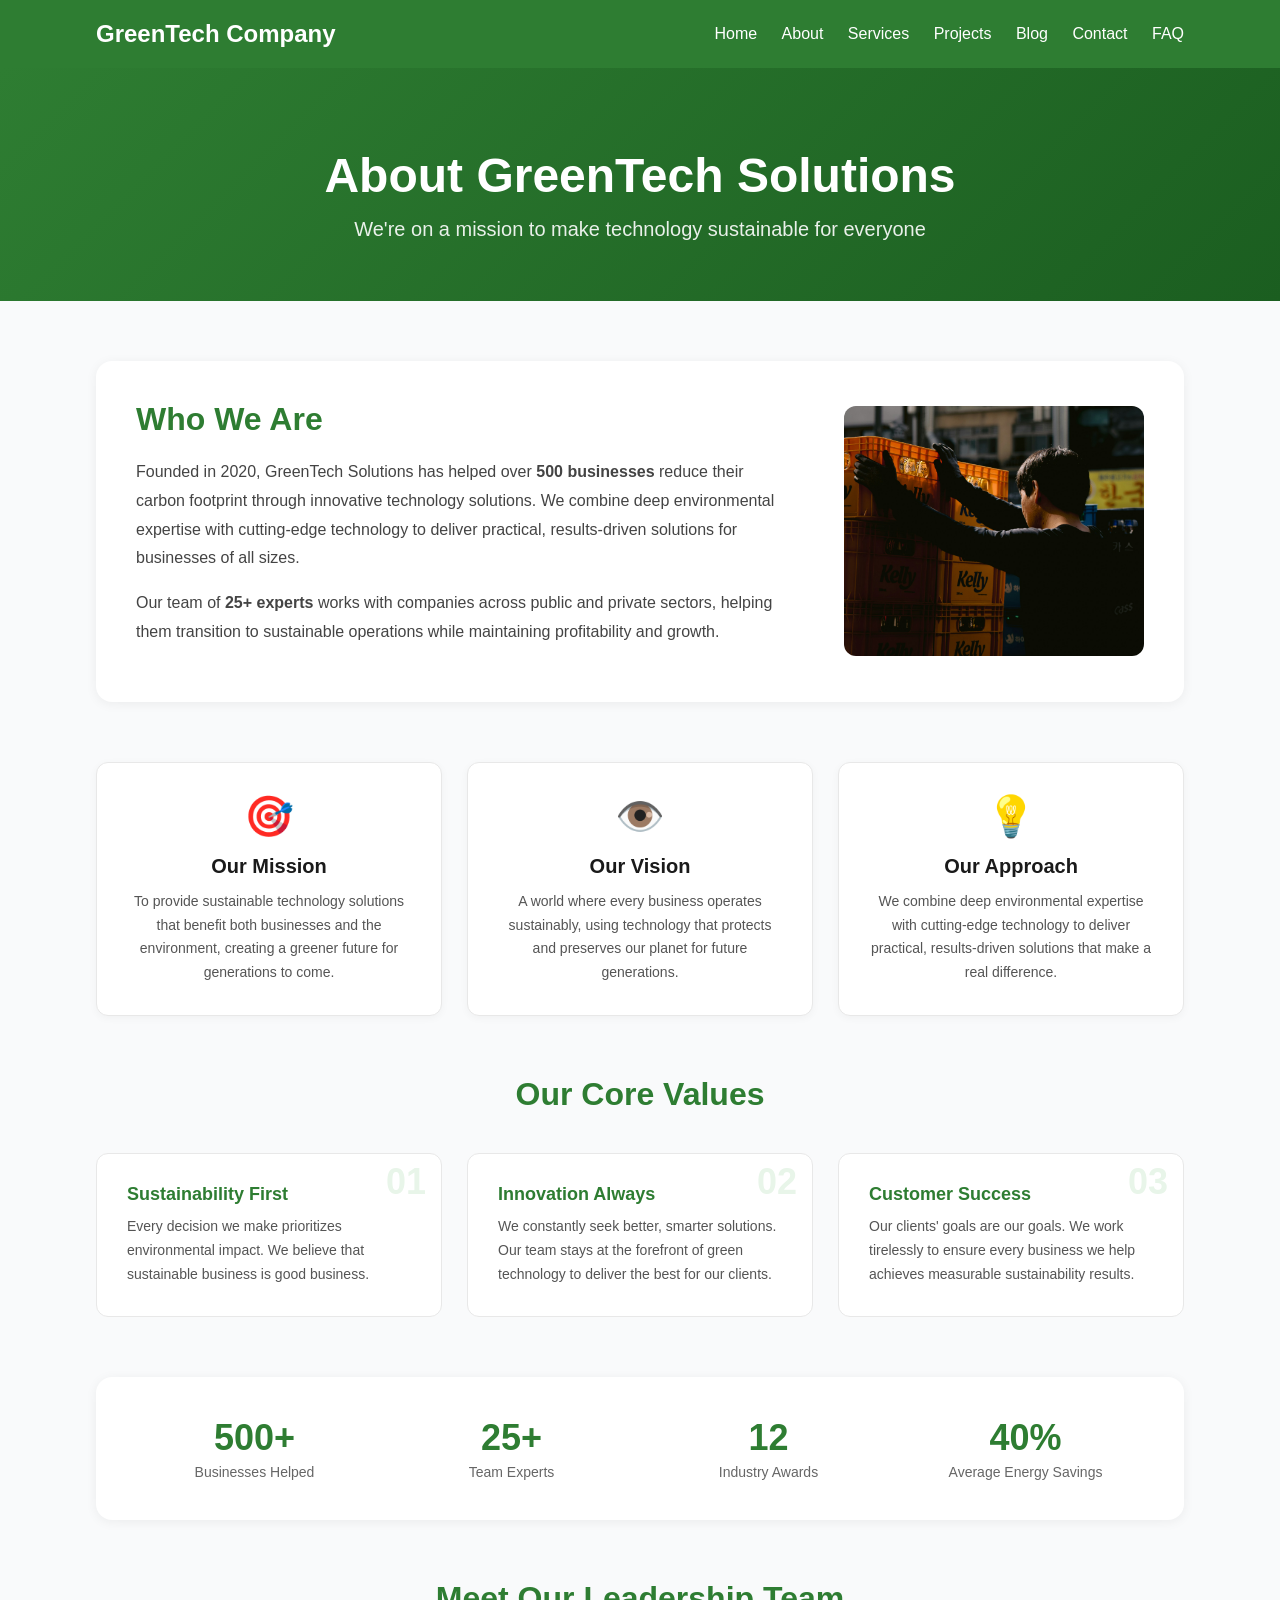
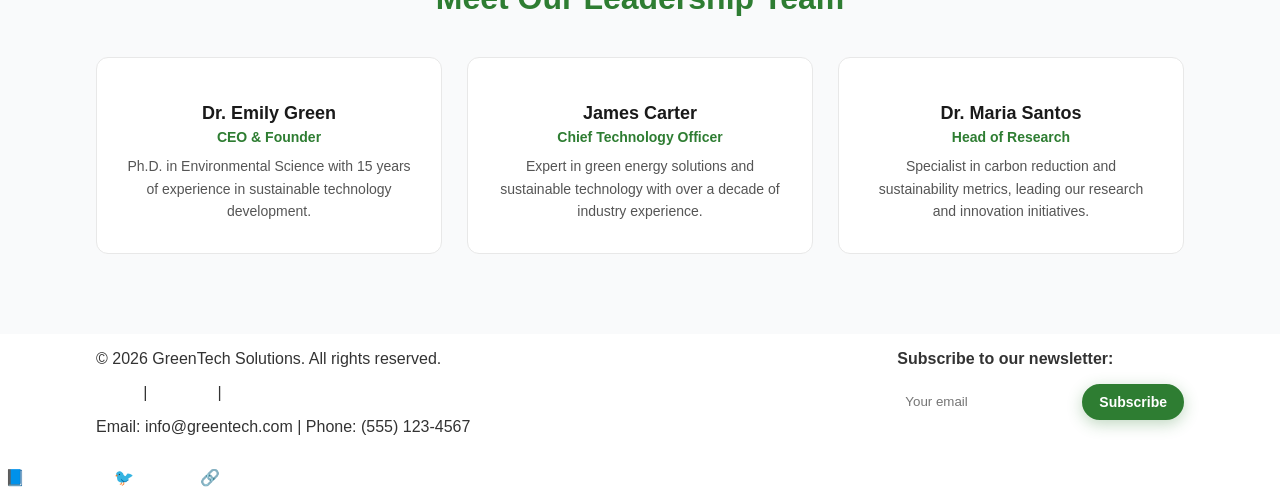
==== commit 78ec830d: "page cleanup" ====
--- a/about.html
+++ b/about.html
@@ -20,8 +20,7 @@
                 <a href="blog.html">Blog</a>
                 <a href="contact.html">Contact</a>
                 <a href="FAQ.html">FAQ</a>
-                <button id="themeToggle" style="background: none; border: 1px solid #fff; color: #fff; padding: 5px 10px; cursor: pointer; border-radius: 4px;">🌓</button>
-            </div>
+                   </div>
             <div style="clear: both;"></div>
         </div>
     </div>
--- a/style.css
+++ b/style.css
@@ -161,30 +161,6 @@
     -webkit-box-shadow: 0 10px 5px rgba(0,0,0,0.1);
     box-shadow: 0 10px 10px rgba(0,0,0,0.1);
 }
-/* ==========================================
-   BOXES WITH IMAGES
-   ========================================== */
-
-/* Box container */
-.box-container {
-    text-align: center;
-    margin-top: 20px;
-}
-
-/* Individual box */
-.box {
-    display: inline-block;
-    width: 30%;
-    background-color: #f9f9f9;
-    border: 1px solid #dddddd;
-    padding: 20px;
-    margin: 1%;
-    vertical-align: top;
-    text-align: left;
-    border-radius: 8px; /* Rounded corners */
-    transition: transform 0.3s ease; /* Smooth hover effect */
-}
-
 /* Box hover effect (optional) */
 .box:hover {
     transform: translateY(-5px);
@@ -545,47 +521,6 @@
 }
 
 /* ==========================================
-   DARK MODE
-   ========================================== */
-.dark-mode .testimonials-section {
-    background-color: #1a1a1a;
-}
-
-.dark-mode .testimonial-card {
-    background: #2d2d2d;
-    border-color: #444;
-}
-
-.dark-mode .testimonial-card:hover {
-    border-color: #2e7d32;
-}
-
-.dark-mode .testimonial-info h4 {
-    color: #ffffff;
-}
-
-.dark-mode .testimonial-title {
-    color: #aaa;
-}
-
-.dark-mode .testimonial-text {
-    color: #ccc;
-}
-
-.dark-mode .testimonial-avatar {
-    background: linear-gradient(135deg, #1b5e20, #2e7d32);
-}
-
-.dark-mode .testimonial-tag {
-    background-color: #1b5e20;
-    color: #ffffff;
-}
-
-.dark-mode .testimonial-card::before {
-    color: #1b5e20;
-}
-
-/* ==========================================
    RESPONSIVE
    ========================================== */
 @media (max-width: 768px) {
@@ -897,48 +832,6 @@
     color: #555;
     margin: 0;
 }
-
-/* ==========================================
-   DARK MODE - ABOUT PAGE
-   ========================================== */
-.dark-mode .about-hero {
-    background: linear-gradient(135deg, #1b5e20, #0d1f0d);
-}
-
-.dark-mode .about-content {
-    background-color: #1a1a1a;
-}
-
-.dark-mode .about-intro,
-.dark-mode .about-card,
-.dark-mode .value-item,
-.dark-mode .about-stats,
-.dark-mode .team-card {
-    background: #2d2d2d;
-    border-color: #444;
-}
-
-.dark-mode .about-intro-text p,
-.dark-mode .about-card p,
-.dark-mode .value-item p,
-.dark-mode .team-bio {
-    color: #ccc;
-}
-
-.dark-mode .about-card h3,
-.dark-mode .value-item h3,
-.dark-mode .team-card h4 {
-    color: #ffffff;
-}
-
-.dark-mode .stat-label {
-    color: #aaa;
-}
-
-.dark-mode .about-intro-image {
-    background: #1b5e20;
-}
-
 /* ==========================================
    RESPONSIVE - ABOUT PAGE
    ========================================== */
@@ -1339,88 +1232,6 @@
 }
 
 /* ==========================================
-   DARK MODE - SERVICES PAGE
-   ========================================== */
-.dark-mode .services-hero {
-    background: linear-gradient(135deg, #1b5e20, #0d1f0d);
-}
-
-.dark-mode .services-section {
-    background-color: #1a1a1a;
-}
-
-.dark-mode .service-card {
-    background: #2d2d2d;
-    border-color: #444;
-}
-
-.dark-mode .service-card:hover {
-    border-color: #2e7d32;
-}
-
-.dark-mode .service-content h3 {
-    color: #ffffff;
-}
-
-.dark-mode .service-content p {
-    color: #ccc;
-}
-
-.dark-mode .service-tag {
-    background-color: #1b5e20;
-    color: #ffffff;
-}
-
-.dark-mode .feature-item {
-    background-color: #3d3d3d;
-    color: #ccc;
-}
-
-.dark-mode .why-item {
-    background: #2d2d2d;
-    border-color: #444;
-}
-
-.dark-mode .why-item h3 {
-    color: #ffffff;
-}
-
-.dark-mode .why-item p {
-    color: #ccc;
-}
-
-.dark-mode .calculator-card {
-    background: #2d2d2d;
-    border-color: #444;
-}
-
-.dark-mode .calculator-card h2 {
-    color: #4caf50;
-}
-
-.dark-mode .calculator-card p {
-    color: #ccc;
-}
-
-.dark-mode .calc-input {
-    background: #3d3d3d;
-    border-color: #555;
-    color: #ffffff;
-}
-
-.dark-mode .calc-input:focus {
-    border-color: #2e7d32;
-}
-
-.dark-mode .services-cta {
-    background: linear-gradient(135deg, #1b5e20, #0d1f0d);
-}
-
-.dark-mode .why-choose-section {
-    background-color: #1a1a1a;
-}
-
-/* ==========================================
    RESPONSIVE - SERVICES PAGE
    ========================================== */
 @media (max-width: 992px) {
@@ -1746,72 +1557,6 @@
 }
 
 /* ==========================================
-   DARK MODE - PROJECTS PAGE
-   ========================================== */
-.dark-mode .projects-hero {
-    background: linear-gradient(135deg, #1b5e20, #0d1f0d);
-}
-
-.dark-mode .projects-section {
-    background-color: #1a1a1a;
-}
-
-.dark-mode .project-card {
-    background: #2d2d2d;
-    border-color: #444;
-}
-
-.dark-mode .project-card:hover {
-    border-color: #2e7d32;
-}
-
-.dark-mode .project-content h3 {
-    color: #ffffff;
-}
-
-.dark-mode .project-content p {
-    color: #ccc;
-}
-
-.dark-mode .project-tag {
-    background-color: #1b5e20;
-    color: #ffffff;
-}
-
-.dark-mode .project-details {
-    background: #3d3d3d;
-}
-
-.dark-mode .project-detail {
-    border-bottom-color: #555;
-}
-
-.dark-mode .detail-label {
-    color: #aaa;
-}
-
-.dark-mode .detail-value {
-    color: #ffffff;
-}
-
-.dark-mode .impact-item {
-    background: #2d2d2d;
-    border-color: #444;
-}
-
-.dark-mode .impact-number {
-    color: #4caf50;
-}
-
-.dark-mode .impact-label {
-    color: #aaa;
-}
-
-.dark-mode .projects-cta {
-    background: linear-gradient(135deg, #1b5e20, #0d1f0d);
-}
-
-/* ==========================================
    RESPONSIVE - PROJECTS PAGE
    ========================================== */
 @media (max-width: 992px) {
@@ -1886,4 +1631,403 @@
     .project-detail {
         font-size: 12px;
     }
+}
+/* ==========================================
+   CONTACT PAGE STYLES
+   ========================================== */
+
+/* Contact Hero */
+.contact-hero {
+    background: linear-gradient(135deg, #2e7d32, #1b5e20);
+    color: #ffffff;
+    padding: 80px 0 60px 0;
+    text-align: center;
+    margin-top: 0;
+}
+
+.contact-hero h1 {
+    font-size: 48px;
+    margin: 0 0 15px 0;
+    font-weight: 700;
+}
+
+.contact-hero p {
+    font-size: 20px;
+    opacity: 0.9;
+    margin: 0;
+}
+
+/* Contact Section */
+.contact-section {
+    padding: 60px 0;
+    background-color: #f9fafb;
+}
+
+/* Contact Grid */
+.contact-grid {
+    display: grid;
+    grid-template-columns: 1.5fr 1fr;
+    gap: 40px;
+    margin-top: 10px;
+}
+
+/* ==========================================
+   CONTACT FORM
+   ========================================== */
+.contact-form-wrapper {
+    background: #ffffff;
+    border-radius: 16px;
+    border: 1px solid #e8e8e8;
+    padding: 35px;
+    box-shadow: 0 2px 12px rgba(0, 0, 0, 0.04);
+}
+
+.contact-form-card h2 {
+    color: #2e7d32;
+    font-size: 28px;
+    margin: 0 0 5px 0;
+}
+
+.form-subtitle {
+    color: #666;
+    margin: 0 0 25px 0;
+}
+
+/* Form Groups */
+.form-group {
+    margin-bottom: 20px;
+}
+
+.form-group label {
+    display: block;
+    margin-bottom: 6px;
+    font-weight: 600;
+    color: #1a1a1a;
+    font-size: 14px;
+}
+
+/* Input Wrapper with Icon */
+.input-wrapper {
+    position: relative;
+}
+
+.input-icon {
+    position: absolute;
+    left: 14px;
+    top: 50%;
+    transform: translateY(-50%);
+    font-size: 16px;
+    color: #888;
+}
+
+.input-wrapper textarea + .input-icon {
+    top: 22px;
+    transform: none;
+}
+
+.form-input {
+    width: 100%;
+    padding: 12px 15px 12px 45px;
+    border: 2px solid #e0e0e0;
+    border-radius: 8px;
+    font-size: 15px;
+    font-family: Arial, sans-serif;
+    transition: border-color 0.3s ease;
+    background: #fafafa;
+    box-sizing: border-box;
+}
+
+.form-input:focus {
+    border-color: #2e7d32;
+    outline: none;
+    background: #ffffff;
+    box-shadow: 0 0 0 4px rgba(46, 125, 50, 0.08);
+}
+
+textarea.form-input {
+    resize: vertical;
+    min-height: 120px;
+    padding-top: 12px;
+}
+
+/* Submit Button */
+.contact-form-wrapper .submit-btn {
+    width: 100%;
+    padding: 14px 30px;
+    font-size: 17px;
+    border-radius: 25px;
+    margin-top: 5px;
+}
+
+/* ==========================================
+   CONTACT INFORMATION
+   ========================================== */
+.contact-info-wrapper {
+    display: flex;
+    flex-direction: column;
+    gap: 20px;
+}
+
+.contact-info-card {
+    background: #ffffff;
+    border-radius: 16px;
+    border: 1px solid #e8e8e8;
+    padding: 30px;
+    box-shadow: 0 2px 12px rgba(0, 0, 0, 0.04);
+}
+
+.contact-info-card h3 {
+    color: #2e7d32;
+    font-size: 20px;
+    margin: 0 0 5px 0;
+}
+
+.contact-info-card > p {
+    color: #666;
+    font-size: 14px;
+    margin: 0 0 25px 0;
+}
+
+/* Contact Items */
+.contact-item {
+    display: flex;
+    gap: 15px;
+    padding: 12px 0;
+    border-bottom: 1px solid #f0f0f0;
+}
+
+.contact-item:last-child {
+    border-bottom: none;
+}
+
+.contact-icon {
+    font-size: 24px;
+    flex-shrink: 0;
+    width: 40px;
+    text-align: center;
+}
+
+.contact-detail h4 {
+    margin: 0 0 3px 0;
+    font-size: 14px;
+    color: #1a1a1a;
+}
+
+.contact-detail p {
+    margin: 0;
+    font-size: 14px;
+    color: #555;
+}
+
+/* Hours Card */
+.hours-card {
+    background: #ffffff;
+    border-radius: 16px;
+    border: 1px solid #e8e8e8;
+    padding: 25px 30px;
+    box-shadow: 0 2px 12px rgba(0, 0, 0, 0.04);
+}
+
+.hours-card h4 {
+    color: #2e7d32;
+    font-size: 18px;
+    margin: 0 0 15px 0;
+}
+
+.hours-grid {
+    display: flex;
+    flex-direction: column;
+    gap: 8px;
+}
+
+.hour-item {
+    display: flex;
+    justify-content: space-between;
+    padding: 6px 0;
+    border-bottom: 1px solid #f5f5f5;
+    font-size: 14px;
+}
+
+.hour-item:last-child {
+    border-bottom: none;
+}
+
+.hour-item .day {
+    color: #333;
+}
+
+.hour-item .time {
+    color: #555;
+    font-weight: 500;
+}
+
+/* Social Card */
+.social-card {
+    background: #ffffff;
+    border-radius: 16px;
+    border: 1px solid #e8e8e8;
+    padding: 25px 30px;
+    box-shadow: 0 2px 12px rgba(0, 0, 0, 0.04);
+}
+
+.social-card h4 {
+    color: #2e7d32;
+    font-size: 18px;
+    margin: 0 0 15px 0;
+}
+
+.social-links {
+    display: flex;
+    flex-wrap: wrap;
+    gap: 10px;
+}
+
+.social-link {
+    display: inline-block;
+    background-color: #f0f4f0;
+    color: #2e7d32;
+    padding: 8px 16px;
+    border-radius: 20px;
+    text-decoration: none;
+    font-size: 14px;
+    font-weight: 500;
+    transition: all 0.3s ease;
+}
+
+.social-link:hover {
+    background-color: #2e7d32;
+    color: #ffffff;
+    transform: translateY(-2px);
+}
+
+/* ==========================================
+   MAP SECTION
+   ========================================== */
+.map-section {
+    padding: 0 0 60px 0;
+    background-color: #f9fafb;
+}
+
+.map-card {
+    background: #ffffff;
+    border-radius: 16px;
+    border: 1px solid #e8e8e8;
+    padding: 30px;
+    text-align: center;
+    box-shadow: 0 2px 12px rgba(0, 0, 0, 0.04);
+}
+
+.map-card h2 {
+    color: #2e7d32;
+    font-size: 24px;
+    margin: 0 0 5px 0;
+}
+
+.map-card p {
+    color: #666;
+    margin: 0 0 20px 0;
+}
+
+.map-placeholder {
+    background: #f5f7fa;
+    border-radius: 12px;
+    padding: 40px 20px;
+    border: 2px dashed #ddd;
+}
+
+.map-content {
+    display: flex;
+    flex-direction: column;
+    align-items: center;
+    gap: 10px;
+}
+
+.map-content p {
+    margin: 0;
+    color: #555;
+}
+/* ==========================================
+   RESPONSIVE - CONTACT PAGE
+   ========================================== */
+@media (max-width: 992px) {
+    .contact-grid {
+        grid-template-columns: 1fr;
+        gap: 30px;
+    }
+}
+
+@media (max-width: 768px) {
+    .contact-hero h1 {
+        font-size: 32px;
+    }
+    
+    .contact-hero p {
+        font-size: 16px;
+    }
+    
+    .contact-form-wrapper {
+        padding: 25px;
+    }
+    
+    .contact-form-card h2 {
+        font-size: 24px;
+    }
+    
+    .contact-info-wrapper {
+        gap: 15px;
+    }
+    
+    .contact-info-card,
+    .hours-card,
+    .social-card {
+        padding: 20px;
+    }
+}
+
+@media (max-width: 480px) {
+    .contact-hero {
+        padding: 50px 0 40px 0;
+    }
+    
+    .contact-hero h1 {
+        font-size: 28px;
+    }
+    
+    .contact-form-wrapper {
+        padding: 18px;
+    }
+    
+    .form-input {
+        padding: 10px 12px 10px 40px;
+        font-size: 14px;
+    }
+    
+    .input-icon {
+        left: 12px;
+        font-size: 14px;
+    }
+    
+    .contact-item {
+        flex-direction: column;
+        align-items: center;
+        text-align: center;
+    }
+    
+    .hour-item {
+        flex-direction: column;
+        text-align: center;
+        gap: 3px;
+    }
+    
+    .social-links {
+        justify-content: center;
+    }
+    
+    .map-card {
+        padding: 20px;
+    }
+    
+    .map-placeholder {
+        padding: 25px 15px;
+    }
 }
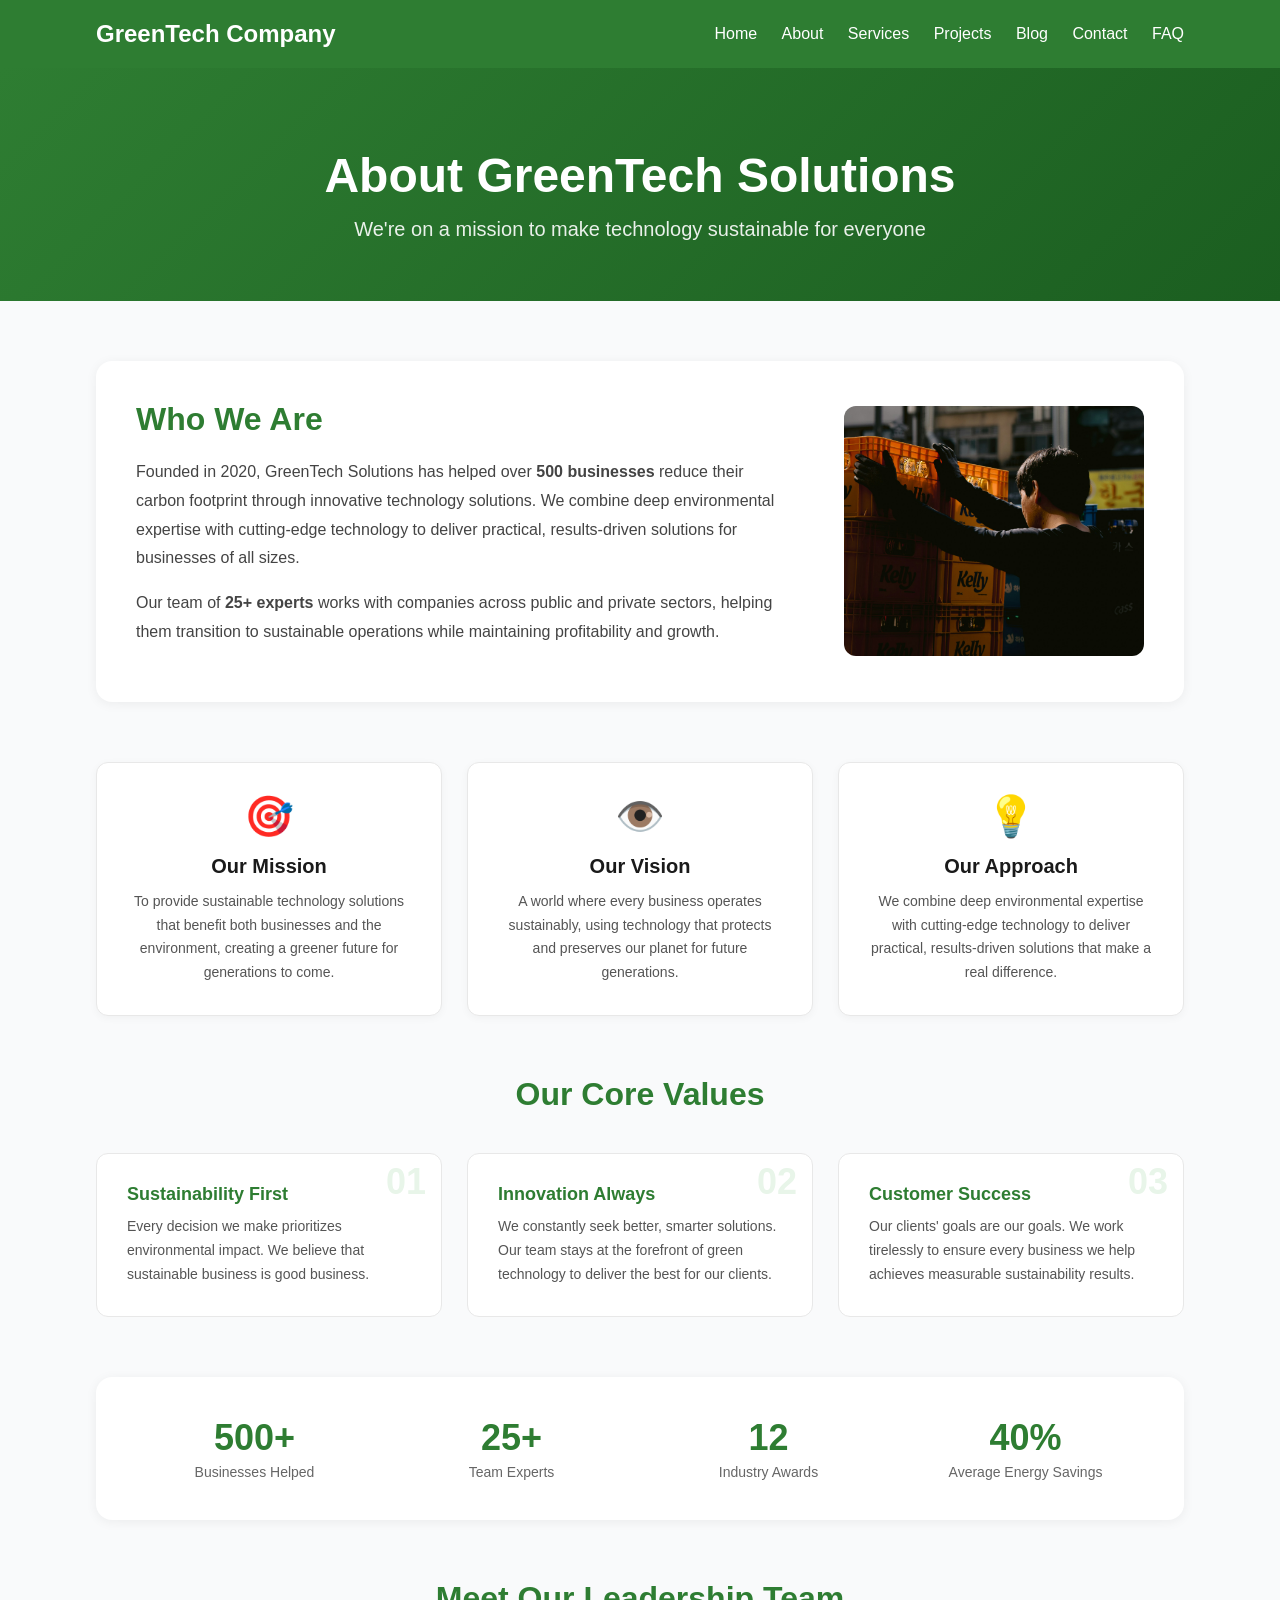
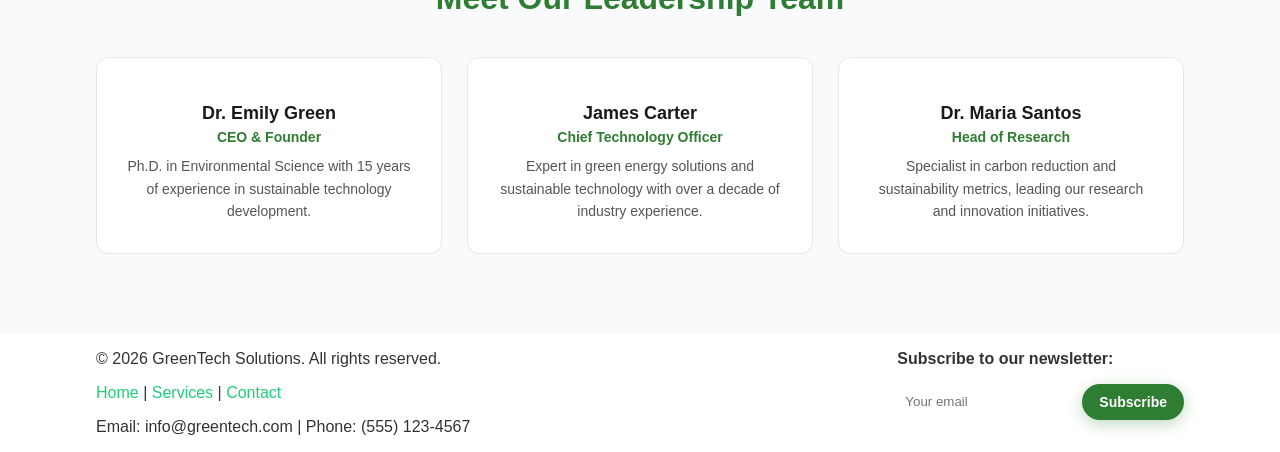
==== commit c1a81e0a: "footer editing" ====
--- a/about.html
+++ b/about.html
@@ -145,9 +145,9 @@
                 <div>
                     <p>© 2026 GreenTech Solutions. All rights reserved.</p>
                     <p>
-                        <a href="index.html" style="color: #fff; text-decoration: none;">Home</a> | 
-                        <a href="services.html" style="color: #fff; text-decoration: none;">Services</a> | 
-                        <a href="contact.html" style="color: #fff; text-decoration: none;">Contact</a>
+                        <a href="index.html" style="color: #1fcd79; text-decoration: none;">Home</a> | 
+                        <a href="services.html" style="color: #1fcd79; text-decoration: none;">Services</a> | 
+                        <a href="contact.html" style="color: #1fcd79; text-decoration: none;">Contact</a>
                     </p>
                     <p>Email: info@greentech.com | Phone: (555) 123-4567</p>
                 </div>
@@ -163,11 +163,7 @@
                 </div>
             </div>
         </div>
-        <p>
-            <a href="#" style="color: #fff; text-decoration: none; margin: 0 5px;">📘 Facebook</a>
-            <a href="#" style="color: #fff; text-decoration: none; margin: 0 5px;">🐦 Twitter</a>
-            <a href="#" style="color: #fff; text-decoration: none; margin: 0 5px;">🔗 LinkedIn</a>
-        </p>
+       
     </div>
 
     <script src="js/main.js"></script>
--- a/style.css
+++ b/style.css
@@ -13,7 +13,7 @@
 }
 
 .header {
-    background-color: #2e7d32; /* Green Tech Main Color */
+    background-color: #2e7d32;
     color: #ffffff;
     padding: 20px 0;
 }
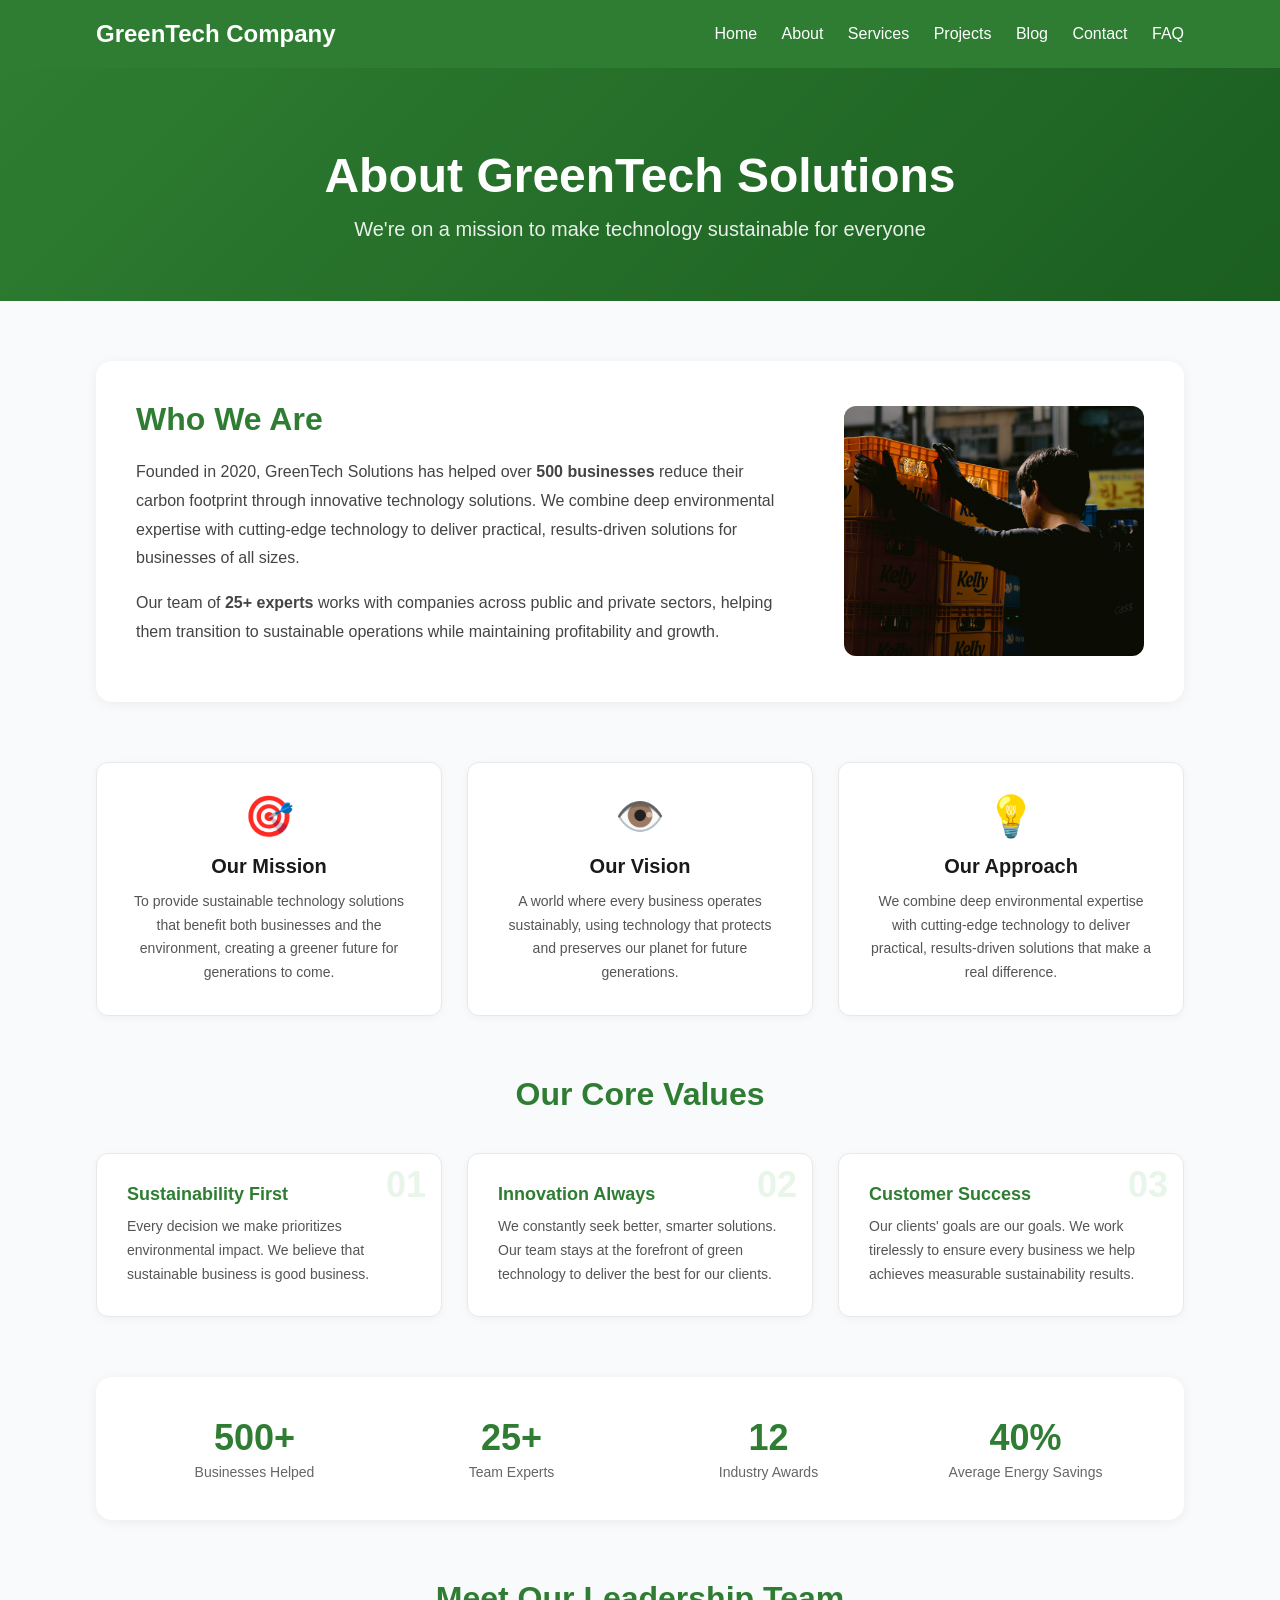
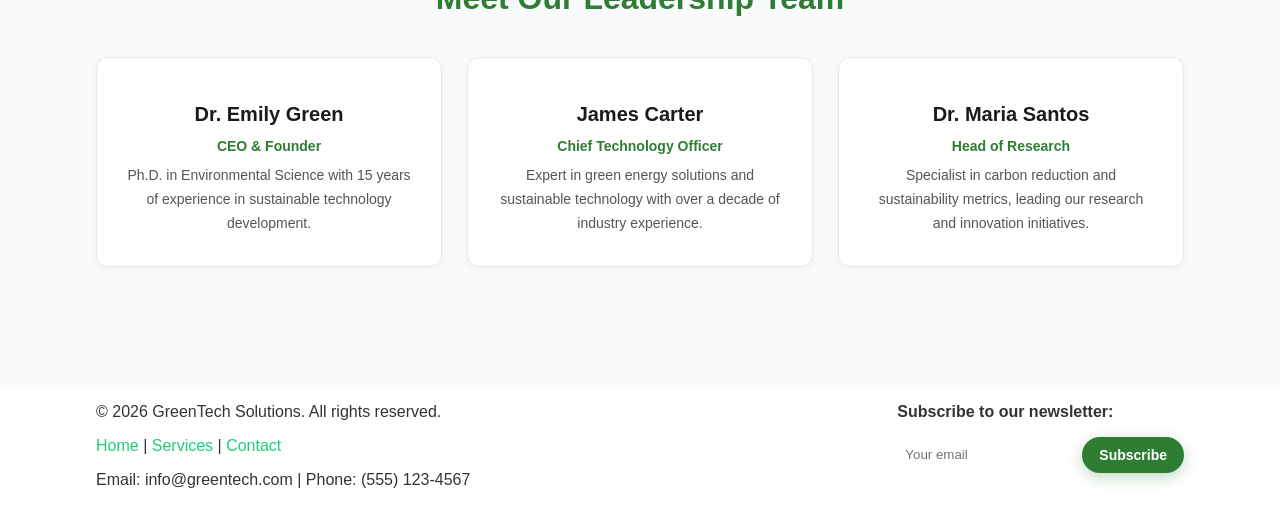
==== commit 6fdc0b7f: "final touches" ====
--- a/about.html
+++ b/about.html
@@ -26,7 +26,7 @@
     </div>
 
     <!-- ===== ABOUT PAGE HERO ===== -->
-    <div class="about-hero">
+    <div class="page-hero">
         <div class="container">
             <h1>About GreenTech Solutions</h1>
             <p>We're on a mission to make technology sustainable for everyone</p>
@@ -34,7 +34,7 @@
     </div>
 
     <!-- ===== ABOUT CONTENT ===== -->
-    <div class="about-content">
+    <div class="about-content page-section">
         <div class="container">
             
             <!-- Introduction Box -->
@@ -50,7 +50,7 @@
             </div>
 
             <!-- Mission & Vision Boxes -->
-            <div class="about-grid">
+            <div class="about-grid grid-3">
                 <div class="about-card">
                     <div class="about-card-icon">🎯</div>
                     <h3>Our Mission</h3>
@@ -71,7 +71,7 @@
             <!-- Values Section -->
             <div class="about-values">
                 <h2>Our Core Values</h2>
-                <div class="values-grid">
+                <div class="grid-3">
                     <div class="value-item">
                         <div class="value-number">01</div>
                         <h3>Sustainability First</h3>
@@ -93,27 +93,27 @@
             <!-- Stats Section -->
             <div class="about-stats">
                 <div class="stat-item">
-                    <div class="stat-number">500+</div>
-                    <div class="stat-label">Businesses Helped</div>
+                    <div class="metric-number">500+</div>
+                    <div class="metric-label">Businesses Helped</div>
                 </div>
                 <div class="stat-item">
-                    <div class="stat-number">25+</div>
-                    <div class="stat-label">Team Experts</div>
+                    <div class="metric-number">25+</div>
+                    <div class="metric-label">Team Experts</div>
                 </div>
                 <div class="stat-item">
-                    <div class="stat-number">12</div>
-                    <div class="stat-label">Industry Awards</div>
+                    <div class="metric-number">12</div>
+                    <div class="metric-label">Industry Awards</div>
                 </div>
                 <div class="stat-item">
-                    <div class="stat-number">40%</div>
-                    <div class="stat-label">Average Energy Savings</div>
+                    <div class="metric-number">40%</div>
+                    <div class="metric-label">Average Energy Savings</div>
                 </div>
             </div>
 
             <!-- Team Section -->
             <div class="about-team">
                 <h2>Meet Our Leadership Team</h2>
-                <div class="team-grid">
+                <div class="grid-3">
                     <div class="team-card">
                         <div class="team-avatar"></div>
                         <h4>Dr. Emily Green</h4>
--- a/style.css
+++ b/style.css
@@ -1,2033 +1,228 @@
-
-body {
-    font-family: Arial, sans-serif;
-    background-color: #ffffff;
-    color: #333333;
-    margin: 0;
-    padding: 0;
-}
-
-.container {
-    width: 85%;
-    margin: 0 auto;
-}
-
-.header {
-    background-color: #2e7d32;
-    color: #ffffff;
-    padding: 20px 0;
-}
-
-.logo {
-    font-size: 24px;
-    font-weight: bold;
-    display: inline-block;
-}
-
-.nav {
-    float: right;
-    margin-top: 5px;
-}
-
-.nav a {
-    color: #ffffff;
-    text-decoration: none;
-    margin-left: 20px;
-    font-size: 16px;
-}/* ==========================================
-   FULL PAGE HERO SECTION
-   ========================================== */
+/* CSS VARIABLES */
+:root {
+  --green: #2e7d32;
+  --green-dark: #1b5e20;
+  --green-light: #e8f5e9;
+  --green-mid: #c8e6c9;
+  --text: #333;
+  --text-muted: #555;
+  --text-light: #666;
+  --border: #e8e8e8;
+  --bg-soft: #f9fafb;
+  --bg-alt: #f5f7fa;
+  --radius: 12px;
+  --radius-lg: 16px;
+  --shadow-sm: 0 2px 12px rgba(0,0,0,.06);
+  --shadow-md: 0 4px 20px rgba(0,0,0,.06);
+  --shadow-hover: 0 12px 30px rgba(0,0,0,.12);
+  --transition: all 0.3s ease;
+}
+
+/* BASE */
+body { font-family: Arial, sans-serif; background: #fff; color: var(--text); margin: 0; padding: 0; }
+.container { width: 85%; margin: 0 auto; }
+
+/* HEADER & NAV */
+.header { background: var(--green); color: #fff; padding: 20px 0; }
+.logo { font-size: 24px; font-weight: bold; display: inline-block; color: #fff; }
+.nav { float: right; margin-top: 5px; }
+.nav a { color: #fff; text-decoration: none; margin-left: 20px; font-size: 16px; }
+
+/* HERO (Home) */
 .hero {
-    /* Image */
-    background-image: url('images/hero-bg.jpg.jpg');
-    background-size: cover;
-    background-position: center center;
-    background-repeat: no-repeat;
-    background-attachment: fixed; /* Parallax effect */
-    
-    /* Full viewport height */
-    min-height: 100vh;
-    
-    /* Position for overlay */
-    position: relative;
-    
-    /* Center content */
-    display: flex;
-    align-items: center;
-    justify-content: center;
-    
-    /* Text styling */
-    text-align: center;
-    color: #ffffff;
-    padding: 40px 20px;
-}
-
-/* Dark overlay */
-.hero::before {
-    content: '';
-    position: absolute;
-    top: 0;
-    left: 0;
-    right: 0;
-    bottom: 0;
-    background: rgba(0, 0, 0, 0.5); /* Adjust darkness here */
-    z-index: 1;
-}
-
-/* Content above overlay */
-.hero .container {
-    position: relative;
-    z-index: 2;
-    max-width: 800px;
-    margin: 0 auto;
-}
-
-/* Heading styles */
-.hero h1 {
-    font-size: 56px;
-    color: #ffffff;
-    margin-bottom: 20px;
-    text-shadow: 2px 2px 8px rgba(0, 0, 0, 0.5);
-}
-
-/* Paragraph styles */
-.hero p {
-    font-size: 22px;
-    color: #ffffff;
-    text-shadow: 1px 1px 4px rgba(0, 0, 0, 0.5);
-    line-height: 1.6;
-    max-width: 700px;
-    margin: 0 auto 20px;
-}
-
-/* ==========================================
-   BUTTON STYLES - VISIBLE & ROUNDED
-   ========================================== */
-
-/* Main button style */
-.submit-btn {
-    /* Make it visible */
-    background-color: #2e7d32;
-    color: #ffffff;
-    padding: 14px 35px;
-    border: 2px solid #2e7d32;
-    border-radius: 25px; /* Rounded edges (not too much) */
-    font-size: 17px;
-    font-weight: bold;
-    cursor: pointer;
-    text-decoration: none;
-    display: inline-block;
-    transition: all 0.3s ease;
-    
-    /* Button shadow for visibility */
-    box-shadow: 0 4px 15px rgba(46, 125, 50, 0.3);
-}
-
-/* White/outline button (for Contact Us) */
-.submit-btn-outline {
-    background-color: transparent;
-    color: #ffffff;
-    padding: 14px 35px;
-    border: 2px solid #ffffff;
-    border-radius: 25px;
-    font-size: 17px;
-    font-weight: bold;
-    cursor: pointer;
-    text-decoration: none;
-    display: inline-block;
-    transition: all 0.3s ease;
-    box-shadow: 0 4px 15px rgba(0, 0, 0, 0.2);
-}
-
-/* ===== HOVER EFFECTS ===== */
-
-/* Green button hover */
-.submit-btn:hover {
-    background-color: #1b5e20; /* Darker green */
-    border-color: #1b5e20;
-    transform: translateY(-3px);
-    box-shadow: 0 6px 20px rgba(46, 125, 50, 0.4);
-}
-
-/* White button hover */
-.submit-btn-outline:hover {
-    background-color: #ffffff;
-    color: #2e7d32;
-    transform: translateY(-3px);
-    box-shadow: 0 6px 20px rgba(255, 255, 255, 0.3);
-}
-
-.box {
-    -webkit-box-shadow: 0 10px 5px rgba(0,0,0,0.1);
-    box-shadow: 0 10px 10px rgba(0,0,0,0.1);
-}
-/* Box hover effect (optional) */
-.box:hover {
-    transform: translateY(-5px);
-    box-shadow: 0 8px 16px rgba(0,0,0,0.1);
-}
-
-/* Box image styling */
-.box img {
-    width: 100%;
-    height: 180px; /* Fixed height for consistency */
-    object-fit: cover; /* Crop image to fit perfectly */
-    border-radius: 6px 6px 0 0; /* Rounded top corners */
-    margin-bottom: 15px;
-}
-
-/* Box image wrapper for better control */
-.box-image {
-    width: 100%;
-    height: 180px;
-    overflow: hidden;
-    border-radius: 6px 6px 0 0;
-    margin: -20px -20px 15px -20px; /* Extend image to box edges */
-}
-
-.box-image img {
-    width: 100%;
-    height: 100%;
-    object-fit: cover;
-}
-
-/* Box heading */
-.box h3 {
-    color: #2e7d32;
-    margin-top: 0;
-    font-size: 22px;
-}
-
-/* Box paragraph */
-.box p {
-    font-size: 14px;
-    line-height: 1.6;
-    color: #555;
-}
-
-/* ==========================================
-   RESPONSIVE BOXES
-   ========================================== */
+  background-image: url('images/hero-bg.jpg.jpg'); background-size: cover; background-position: center;
+  background-attachment: fixed; min-height: 100vh; position: relative;
+  display: flex; align-items: center; justify-content: center; text-align: center; color: #fff; padding: 40px 20px;
+}
+.hero::before { content: ''; position: absolute; inset: 0; background: rgba(0,0,0,.5); z-index: 1; }
+.hero .container { position: relative; z-index: 2; max-width: 800px; }
+.hero h1 { font-size: 56px; text-shadow: 2px 2px 8px rgba(0,0,0,.5); margin-bottom: 20px; }
+.hero p  { font-size: 22px; text-shadow: 1px 1px 4px rgba(0,0,0,.5); line-height: 1.6; max-width: 700px; margin: 0 auto 20px; }
+
+/* PAGE HERO (inner pages) */
+.page-hero { background: linear-gradient(135deg, var(--green), var(--green-dark)); color: #fff; padding: 80px 0 60px; text-align: center; }
+.page-hero h1 { font-size: 48px; margin: 0 0 15px; font-weight: 700; }
+.page-hero p  { font-size: 20px; opacity: .9; margin: 0; }
+
+/* SECTION UTILITIES */
+.page-section    { padding: 60px 0; background: var(--bg-soft); }
+.page-cta        { background: linear-gradient(135deg, var(--green), var(--green-dark)); color: #fff; padding: 60px 0; text-align: center; }
+.page-cta h2     { font-size: 32px; margin: 0 0 15px; }
+.page-cta p      { font-size: 18px; opacity: .9; max-width: 600px; margin: 0 auto; }
+.section-header  { text-align: center; margin-bottom: 40px; }
+.section-header h2 { color: var(--green); font-size: 32px; border-bottom: 3px solid var(--green); display: inline-block; padding-bottom: 10px; }
+.section-header p  { color: var(--text-light); font-size: 18px; margin-top: 10px; }
+
+/* BUTTONS */
+.submit-btn, .feature-btn, .cta-btn, .calc-btn {
+  display: inline-block; border-radius: 25px; font-weight: bold; cursor: pointer; text-decoration: none;
+  transition: var(--transition); border: none;
+}
+.submit-btn { background: var(--green); color: #fff; padding: 14px 35px; border: 2px solid var(--green); font-size: 17px; box-shadow: 0 4px 15px rgba(46,125,50,.3); }
+.submit-btn:hover, .feature-btn:hover { background: var(--green-dark); }
+.submit-btn:hover { border-color: var(--green-dark); transform: translateY(-3px); }
+.feature-btn { background: var(--green); color: #fff; padding: 10px 28px; font-size: 14px; }
+.feature-btn:hover { transform: translateX(5px); }
+.cta-btn { background: #fff; color: var(--green); padding: 14px 40px; font-size: 18px; font-weight: 700; }
+.cta-btn:hover { background: var(--green-light); transform: translateY(-3px); box-shadow: 0 8px 30px rgba(0,0,0,.2); }
+.calc-btn { background: var(--green); color: #fff; padding: 12px 30px; font-size: 16px; font-weight: 600; }
+.calc-btn:hover { background: var(--green-dark); transform: translateY(-2px); }
+.box-link { color: var(--green); text-decoration: none; font-weight: 600; font-size: 14px; display: inline-flex; align-items: center; }
+.box-link:hover { color: var(--green-dark); transform: translateX(5px); }
+
+/* GRID */
+.grid-3 { display: grid; grid-template-columns: repeat(3,1fr); gap: 25px; }
+.about-grid { margin-bottom: 60px; }
+.services-grid, .projects-grid { gap: 30px; margin-top: 20px; }
+
+/* FEATURE CARD (services / projects / home boxes) */
+.feature-card { background: #fff; border: 1px solid var(--border); border-radius: var(--radius-lg); overflow: hidden; box-shadow: 0 2px 12px rgba(0,0,0,.04); transition: var(--transition); }
+.feature-card:hover { transform: translateY(-8px); border-color: var(--green); box-shadow: var(--shadow-hover); }
+.feature-card-image { width: 100%; height: 220px; overflow: hidden; }
+.feature-card-image img { width: 100%; height: 100%; object-fit: cover; transition: transform .5s ease; }
+.feature-card:hover .feature-card-image img { transform: scale(1.05); }
+.feature-card-content { padding: 24px 28px 30px; }
+.feature-card-content h3 { font-size: 20px; color: #1a1a1a; font-weight: 700; margin: 0 0 12px; line-height: 1.4; }
+.feature-card-content p  { font-size: 14px; line-height: 1.7; color: var(--text-muted); margin: 0 0 16px; }
+.feature-tag { display: inline-block; background: var(--green-light); color: var(--green); font-size: 12px; font-weight: 700; text-transform: uppercase; letter-spacing: .5px; padding: 4px 12px; border-radius: 20px; margin-bottom: 12px; }
+
+/* Services checklist pills */
+.service-features { display: flex; flex-wrap: wrap; gap: 8px; margin-bottom: 20px; }
+.feature-item { background: var(--bg-alt); color: var(--text); font-size: 13px; padding: 4px 12px; border-radius: 4px; }
+
+/* Projects key/value table */
+.project-details { background: var(--bg-alt); padding: 12px 16px; border-radius: 8px; margin-bottom: 16px; }
+.project-detail { display: flex; justify-content: space-between; padding: 4px 0; border-bottom: 1px solid #eee; font-size: 13px; }
+.project-detail:last-child { border-bottom: none; }
+.detail-label { color: #777; font-weight: 500; }
+.detail-value { color: #1a1a1a; font-weight: 600; }
+
+/* METRIC / STAT */
+.metric-number { font-size: 36px; font-weight: 700; color: var(--green); margin-bottom: 5px; }
+.metric-label  { font-size: 14px; color: var(--text-light); }
+
+/* TESTIMONIALS */
+.testimonials-section { padding: 60px 0; background: var(--bg-alt); }
+.testimonials-container { display: flex; flex-wrap: wrap; justify-content: center; gap: 25px; margin-top: 30px; }
+.testimonial-card { background: #fff; border-radius: var(--radius-lg); padding: 30px; width: 30%; min-width: 280px; flex: 1 1 30%; box-shadow: var(--shadow-md); border: 1px solid var(--border); position: relative; transition: var(--transition); }
+.testimonial-card:hover { transform: translateY(-5px); box-shadow: 0 12px 40px rgba(46,125,50,.12); border-color: var(--green); }
+.testimonial-card::before { content: '"'; position: absolute; top: 10px; right: 25px; font-size: 60px; color: var(--green-light); font-family: Georgia,serif; line-height: 1; }
+.testimonial-header { display: flex; align-items: center; gap: 15px; margin-bottom: 15px; }
+.testimonial-avatar { width: 60px; height: 60px; border-radius: 50%; background: linear-gradient(135deg,var(--green-light),var(--green-mid)); display: flex; align-items: center; justify-content: center; font-size: 28px; flex-shrink: 0; }
+.testimonial-info h4 { margin: 0; color: #1a1a1a; font-size: 18px; font-weight: 700; }
+.testimonial-title  { margin: 2px 0 0; color: #777; font-size: 14px; }
+.testimonial-stars  { color: #f5a623; font-size: 18px; letter-spacing: 2px; margin-bottom: 12px; }
+.testimonial-text   { color: #444; font-size: 15px; line-height: 1.7; font-style: italic; margin: 0 0 16px; }
+.testimonial-tag    { display: inline-block; background: var(--green-light); color: var(--green); font-size: 12px; font-weight: 600; padding: 4px 14px; border-radius: 20px; }
+
+/* ABOUT PAGE */
+.about-intro { display: flex; gap: 50px; align-items: center; margin-bottom: 60px; background: #fff; padding: 40px; border-radius: var(--radius-lg); box-shadow: var(--shadow-sm); }
+.about-intro-text h2 { color: var(--green); font-size: 32px; margin: 0 0 20px; }
+.about-intro-text p  { font-size: 16px; line-height: 1.8; color: #444; margin-bottom: 15px; }
+.about-intro-image   { flex: 0 0 300px; height: 250px; border-radius: var(--radius); overflow: hidden; }
+.about-intro-image img { width: 100%; height: 100%; object-fit: cover; }
+.about-card, .team-card, .value-item { background: #fff; padding: 30px; border-radius: var(--radius); border: 1px solid var(--border); box-shadow: 0 2px 8px rgba(0,0,0,.04); transition: var(--transition); }
+.about-card, .team-card { text-align: center; }
+.about-card:hover, .team-card:hover, .value-item:hover { border-color: var(--green); box-shadow: 0 8px 30px rgba(46,125,50,.08); }
+.about-card-icon, .team-avatar { font-size: 40px; margin-bottom: 15px; }
+.about-card h3, .team-card h4 { color: #1a1a1a; font-size: 20px; margin: 0 0 12px; }
+.about-card p, .team-bio { font-size: 14px; line-height: 1.7; color: var(--text-muted); margin: 0; }
+.team-title { font-size: 14px; color: var(--green); font-weight: 600; margin: 0 0 10px; }
+.value-number { font-size: 36px; font-weight: 700; color: var(--green-light); position: absolute; top: 10px; right: 15px; }
+.value-item { position: relative; }
+.value-item h3 { color: var(--green); font-size: 18px; margin: 0 0 10px; }
+.value-item p  { font-size: 14px; line-height: 1.7; color: var(--text-muted); margin: 0; }
+.about-values, .about-team { margin-bottom: 60px; }
+.about-values h2, .about-team h2 { color: var(--green); font-size: 32px; text-align: center; margin: 0 0 40px; }
+.about-stats { display: grid; grid-template-columns: repeat(4,1fr); gap: 20px; margin-bottom: 60px; background: #fff; padding: 40px; border-radius: var(--radius-lg); box-shadow: var(--shadow-sm); }
+.stat-item { text-align: center; }
+
+/* SERVICES PAGE */
+.why-choose-section { padding: 60px 0; background: #fff; }
+.why-grid { display: grid; grid-template-columns: repeat(4,1fr); gap: 25px; }
+.why-item { text-align: center; padding: 25px; border-radius: var(--radius); border: 1px solid var(--border); transition: var(--transition); }
+.why-item:hover { border-color: var(--green); box-shadow: 0 8px 30px rgba(46,125,50,.08); }
+.why-icon { font-size: 40px; margin-bottom: 12px; }
+.calculator-section { padding: 60px 0; background: var(--bg-alt); }
+.calculator-card { background: #fff; padding: 40px; border-radius: var(--radius-lg); border: 1px solid var(--border); max-width: 700px; margin: 0 auto; text-align: center; box-shadow: var(--shadow-sm); }
+.calculator-card h2 { color: var(--green); font-size: 28px; margin: 0 0 10px; }
+.calculator-input { display: flex; justify-content: center; gap: 12px; flex-wrap: wrap; }
+.calc-input { padding: 12px 20px; border: 2px solid #ddd; border-radius: 8px; font-size: 16px; width: 200px; }
+.calc-input:focus { border-color: var(--green); outline: none; }
+.calc-result { margin-top: 20px; font-weight: 600; font-size: 18px; min-height: 30px; }
+
+/* PROJECTS PAGE */
+.impact-section { padding: 60px 0; background: #fff; }
+.impact-grid { display: grid; grid-template-columns: repeat(4,1fr); gap: 25px; margin-top: 20px; }
+.impact-item { text-align: center; padding: 30px 20px; background: var(--bg-soft); border-radius: var(--radius); border: 1px solid var(--border); transition: var(--transition); }
+.impact-item:hover { border-color: var(--green); box-shadow: 0 8px 30px rgba(46,125,50,.08); }
+
+/* CONTACT PAGE */
+.contact-grid { display: grid; grid-template-columns: 1.5fr 1fr; gap: 40px; margin-top: 10px; }
+.contact-form-wrapper { background: #fff; border-radius: var(--radius-lg); border: 1px solid var(--border); padding: 35px; box-shadow: var(--shadow-sm); }
+.contact-form-card h2 { color: var(--green); font-size: 28px; margin: 0 0 5px; }
+.form-subtitle { color: var(--text-light); margin: 0 0 25px; }
+.form-group { margin-bottom: 20px; }
+.form-group label { display: block; margin-bottom: 6px; font-weight: 600; color: #1a1a1a; font-size: 14px; }
+.input-wrapper { position: relative; }
+.input-icon { position: absolute; left: 14px; top: 50%; transform: translateY(-50%); font-size: 16px; color: #888; }
+.input-wrapper textarea ~ .input-icon { top: 22px; transform: none; }
+.form-input { width: 100%; padding: 12px 15px 12px 45px; border: 2px solid #e0e0e0; border-radius: 8px; font-size: 15px; font-family: Arial,sans-serif; background: #fafafa; box-sizing: border-box; }
+.form-input:focus { border-color: var(--green); outline: none; background: #fff; box-shadow: 0 0 0 4px rgba(46,125,50,.08); }
+textarea.form-input { resize: vertical; min-height: 120px; padding-top: 12px; }
+.contact-info-wrapper { display: flex; flex-direction: column; gap: 20px; }
+.contact-info-card, .hours-card, .social-card { background: #fff; border-radius: var(--radius-lg); border: 1px solid var(--border); padding: 25px 30px; box-shadow: var(--shadow-sm); }
+.contact-info-card h3 { color: var(--green); font-size: 20px; margin: 0 0 5px; }
+.contact-item { display: flex; gap: 15px; padding: 12px 0; border-bottom: 1px solid #f0f0f0; }
+.contact-item:last-child { border-bottom: none; }
+.contact-icon { font-size: 24px; flex-shrink: 0; width: 40px; text-align: center; }
+.contact-detail h4 { margin: 0 0 3px; font-size: 14px; }
+.contact-detail p  { margin: 0; font-size: 14px; color: var(--text-muted); }
+.hours-card h4, .social-card h4 { color: var(--green); font-size: 18px; margin: 0 0 15px; }
+.hours-grid { display: flex; flex-direction: column; gap: 8px; }
+.hour-item { display: flex; justify-content: space-between; padding: 6px 0; border-bottom: 1px solid #f5f5f5; font-size: 14px; }
+.hour-item:last-child { border-bottom: none; }
+.social-links { display: flex; flex-wrap: wrap; gap: 10px; }
+.social-link { background: #f0f4f0; color: var(--green); padding: 8px 16px; border-radius: 20px; text-decoration: none; font-size: 14px; font-weight: 500; transition: var(--transition); }
+.social-link:hover { background: var(--green); color: #fff; transform: translateY(-2px); }
+
+/* RESPONSIVE */
+@media (max-width: 992px) {
+  .grid-3, .why-grid { grid-template-columns: repeat(2,1fr); }
+  .about-stats, .impact-grid { grid-template-columns: repeat(2,1fr); }
+  .about-intro { flex-direction: column; }
+  .about-intro-image { flex: 0 0 200px; width: 100%; }
+}
 @media (max-width: 768px) {
-    .box {
-        width: 90%;
-        display: block;
-        margin: 15px auto;
-    }
-    
-    .box img {
-        height: 150px;
-    }
-}
-
+  .grid-3 { grid-template-columns: 1fr; }
+  .feature-card-image { height: 180px; }
+  .feature-card-content { padding: 20px; }
+  .section-header h2, .page-cta h2 { font-size: 26px; }
+  .testimonials-container { flex-direction: column; align-items: center; }
+  .testimonial-card { width: 90%; max-width: 500px; }
+  .page-hero h1 { font-size: 32px; }
+  .page-hero p, .page-cta p { font-size: 16px; }
+  .about-stats { grid-template-columns: 1fr 1fr; padding: 25px; }
+  .about-intro { padding: 25px; }
+  .why-grid { grid-template-columns: 1fr 1fr; }
+  .calculator-input { flex-direction: column; align-items: center; }
+  .calc-input { width: 100%; max-width: 300px; }
+  .impact-grid { grid-template-columns: 1fr 1fr; }
+  .contact-grid { grid-template-columns: 1fr; gap: 30px; }
+  .contact-form-wrapper { padding: 25px; }
+}
 @media (max-width: 480px) {
-    .box {
-        width: 95%;
-        padding: 15px;
-    }
-    
-    .box img {
-        height: 120px;
-    }
-}
-/* ==========================================
-   MODERN BOX STYLES (MICROSOFT INSPIRED)
-   ========================================== */
-
-/* Section header */
-.section-header {
-    text-align: center;
-    margin-bottom: 40px;
-}
-
-.section-header h2 {
-    color: #2e7d32;
-    font-size: 32px;
-    border-bottom: 3px solid #2e7d32;
-    display: inline-block;
-    padding-bottom: 10px;
-}
-
-.section-header p {
-    color: #666;
-    font-size: 18px;
-    margin-top: 10px;
-}
-
-/* Individual box */
-.box {
-    display: inline-block;
-    width: 30%;
-    background-color: #ffffff;
-    border: 1px solid #e8e8e8;
-    border-radius: 12px;
-    padding: 0;
-    margin: 1%;
-    vertical-align: top;
-    text-align: left;
-    overflow: hidden;
-    transition: all 0.3s ease;
-    box-shadow: 0 2px 8px rgba(0, 0, 0, 0.06);
-}
-
-/* Box hover effect */
-.box:hover {
-    transform: translateY(-8px);
-    box-shadow: 0 12px 30px rgba(0, 0, 0, 0.12);
-    border-color: #2e7d32;
-}
-
-/* Box image */
-.box-image {
-    width: 100%;
-    height: 200px;
-    overflow: hidden;
-    margin: 0;
-    border-radius: 12px 12px 0 0;
-}
-
-.box-image img {
-    width: 100%;
-    height: 100%;
-    object-fit: cover;
-    transition: transform 0.5s ease;
-}
-
-.box:hover .box-image img {
-    transform: scale(1.05);
-}
-
-/* Box content */
-.box-content {
-    padding: 24px 24px 30px 24px;
-}
-
-/* Tag/badge */
-.box-tag {
-    display: inline-block;
-    background-color: #e8f5e9;
-    color: #2e7d32;
-    font-size: 12px;
-    font-weight: bold;
-    text-transform: uppercase;
-    letter-spacing: 0.5px;
-    padding: 4px 12px;
-    border-radius: 20px;
-    margin-bottom: 12px;
-}
-
-/* Box heading */
-.box-content h3 {
-    color: #1a1a1a;
-    font-size: 20px;
-    font-weight: 700;
-    margin: 0 0 12px 0;
-    line-height: 1.4;
-}
-
-/* Box paragraph */
-.box-content p {
-    font-size: 14px;
-    line-height: 1.7;
-    color: #555;
-    margin: 0 0 16px 0;
-}
-
-/* Box link (Learn more) */
-.box-link {
-    color: #2e7d32;
-    text-decoration: none;
-    font-weight: 600;
-    font-size: 14px;
-    display: inline-flex;
-    align-items: center;
-    transition: all 0.3s ease;
-}
-
-.box-link:hover {
-    color: #1b5e20;
-    transform: translateX(5px);
-}
-
-/* ==========================================
-   RESPONSIVE
-   ========================================== */
-@media (max-width: 768px) {
-    .box {
-        width: 90%;
-        display: block;
-        margin: 20px auto;
-    }
-    
-    .box-image {
-        height: 180px;
-    }
-    
-    .box-content {
-        padding: 20px;
-    }
-    
-    .section-header h2 {
-        font-size: 26px;
-    }
-}
-
-@media (max-width: 480px) {
-    .box {
-        width: 95%;
-        margin: 15px auto;
-    }
-    
-    .box-image {
-        height: 150px;
-    }
-    
-    .box-content {
-        padding: 16px;
-    }
-    
-    .box-content h3 {
-        font-size: 18px;
-    }
-    
-    .section-header h2 {
-        font-size: 22px;
-    }
-}
-/* ==========================================
-   TESTIMONIALS SECTION
-   ========================================== */
-.testimonials-section {
-    padding: 60px 0;
-    background-color: #f5f7fa;
-}
-
-.testimonials-container {
-    display: flex;
-    flex-wrap: wrap;
-    justify-content: center;
-    gap: 25px;
-    margin-top: 30px;
-}
-
-/* ==========================================
-   TESTIMONIAL CARD
-   ========================================== */
-.testimonial-card {
-    background: #ffffff;
-    border-radius: 16px;
-    padding: 30px;
-    width: 30%;
-    min-width: 280px;
-    flex: 1 1 30%;
-    box-shadow: 0 4px 20px rgba(0, 0, 0, 0.06);
-    border: 1px solid #e8e8e8;
-    transition: all 0.3s ease;
-    position: relative;
-}
-
-/* Hover effect */
-.testimonial-card:hover {
-    transform: translateY(-5px);
-    box-shadow: 0 12px 40px rgba(46, 125, 50, 0.12);
-    border-color: #2e7d32;
-}
-
-/* Quote icon */
-.testimonial-card::before {
-    content: '"';
-    position: absolute;
-    top: 10px;
-    right: 25px;
-    font-size: 60px;
-    color: #e8f5e9;
-    font-family: Georgia, serif;
-    line-height: 1;
-    z-index: 0;
-}
-
-/* ===== TESTIMONIAL HEADER ===== */
-.testimonial-header {
-    display: flex;
-    align-items: center;
-    gap: 15px;
-    margin-bottom: 15px;
-    position: relative;
-    z-index: 1;
-}
-
-.testimonial-avatar {
-    width: 60px;
-    height: 60px;
-    border-radius: 50%;
-    background: linear-gradient(135deg, #e8f5e9, #c8e6c9);
-    display: flex;
-    align-items: center;
-    justify-content: center;
-    font-size: 28px;
-    flex-shrink: 0;
-}
-
-.testimonial-info h4 {
-    margin: 0;
-    color: #1a1a1a;
-    font-size: 18px;
-    font-weight: 700;
-}
-
-.testimonial-title {
-    margin: 2px 0 0 0;
-    color: #777;
-    font-size: 14px;
-}
-
-/* ===== TESTIMONIAL CONTENT ===== */
-.testimonial-content {
-    position: relative;
-    z-index: 1;
-}
-
-.testimonial-stars {
-    color: #f5a623;
-    font-size: 18px;
-    letter-spacing: 2px;
-    margin-bottom: 12px;
-}
-
-.testimonial-text {
-    color: #444;
-    font-size: 15px;
-    line-height: 1.7;
-    font-style: italic;
-    margin: 0 0 16px 0;
-}
-
-/* ===== TESTIMONIAL FOOTER ===== */
-.testimonial-footer {
-    margin-top: 10px;
-    position: relative;
-    z-index: 1;
-}
-
-.testimonial-tag {
-    display: inline-block;
-    background-color: #e8f5e9;
-    color: #2e7d32;
-    font-size: 12px;
-    font-weight: 600;
-    padding: 4px 14px;
-    border-radius: 20px;
-    letter-spacing: 0.3px;
-}
-
-/* ==========================================
-   RESPONSIVE
-   ========================================== */
-@media (max-width: 768px) {
-    .testimonials-container {
-        flex-direction: column;
-        align-items: center;
-    }
-    
-    .testimonial-card {
-        width: 90%;
-        max-width: 500px;
-        padding: 25px;
-    }
-    
-    .testimonials-section {
-        padding: 40px 0;
-    }
-    
-    .testimonial-avatar {
-        width: 50px;
-        height: 50px;
-        font-size: 22px;
-    }
-    
-    .testimonial-text {
-        font-size: 14px;
-    }
-}
-
-@media (max-width: 480px) {
-    .testimonial-card {
-        width: 95%;
-        padding: 20px;
-    }
-    
-    .testimonial-header {
-        flex-direction: column;
-        text-align: center;
-    }
-    
-    .testimonial-stars {
-        text-align: center;
-    }
-    
-    .testimonial-text {
-        text-align: center;
-    }
-    
-    .testimonial-footer {
-        text-align: center;
-    }
-}
-/* ==========================================
-   ABOUT PAGE STYLES
-   ========================================== */
-
-/* About Hero */
-.about-hero {
-    background: linear-gradient(135deg, #2e7d32, #1b5e20);
-    color: #ffffff;
-    padding: 80px 0 60px 0;
-    text-align: center;
-    margin-top: 0;
-}
-
-.about-hero h1 {
-    font-size: 48px;
-    margin: 0 0 15px 0;
-    font-weight: 700;
-}
-
-.about-hero p {
-    font-size: 20px;
-    opacity: 0.9;
-    margin: 0;
-}
-
-/* About Content */
-.about-content {
-    padding: 60px 0;
-    background-color: #f9fafb;
-}
-
-/* Introduction Section */
-.about-intro {
-    display: flex;
-    gap: 50px;
-    align-items: center;
-    margin-bottom: 60px;
-    background: #ffffff;
-    padding: 40px;
-    border-radius: 16px;
-    box-shadow: 0 2px 12px rgba(0, 0, 0, 0.06);
-}
-
-.about-intro-text {
-    flex: 1;
-}
-
-.about-intro-text h2 {
-    color: #2e7d32;
-    font-size: 32px;
-    margin: 0 0 20px 0;
-}
-
-.about-intro-text p {
-    font-size: 16px;
-    line-height: 1.8;
-    color: #444;
-    margin-bottom: 15px;
-}
-
-.about-intro-image {
-    flex: 0 0 300px;
-    height: 250px;
-    border-radius: 12px;
-    overflow: hidden;
-    background: #e8f5e9;
-    display: flex;
-    align-items: center;
-    justify-content: center;
-}
-
-.about-intro-image img {
-    width: 100%;
-    height: 100%;
-    object-fit: cover;
-}
-
-/* About Grid Cards */
-.about-grid {
-    display: grid;
-    grid-template-columns: repeat(3, 1fr);
-    gap: 25px;
-    margin-bottom: 60px;
-}
-
-.about-card {
-    background: #ffffff;
-    padding: 30px;
-    border-radius: 12px;
-    border: 1px solid #e8e8e8;
-    transition: all 0.3s ease;
-    box-shadow: 0 2px 8px rgba(0, 0, 0, 0.04);
-    text-align: center;
-}
-
-.about-card:hover {
-    transform: translateY(-5px);
-    border-color: #2e7d32;
-    box-shadow: 0 8px 30px rgba(46, 125, 50, 0.1);
-}
-
-.about-card-icon {
-    font-size: 40px;
-    margin-bottom: 15px;
-}
-
-.about-card h3 {
-    color: #1a1a1a;
-    font-size: 20px;
-    margin: 0 0 12px 0;
-}
-
-.about-card p {
-    font-size: 14px;
-    line-height: 1.7;
-    color: #555;
-    margin: 0;
-}
-
-/* Values Section */
-.about-values {
-    margin-bottom: 60px;
-}
-
-.about-values h2 {
-    color: #2e7d32;
-    font-size: 32px;
-    text-align: center;
-    margin: 0 0 40px 0;
-}
-
-.values-grid {
-    display: grid;
-    grid-template-columns: repeat(3, 1fr);
-    gap: 25px;
-}
-
-.value-item {
-    background: #ffffff;
-    padding: 30px;
-    border-radius: 12px;
-    border: 1px solid #e8e8e8;
-    position: relative;
-    transition: all 0.3s ease;
-}
-
-.value-item:hover {
-    border-color: #2e7d32;
-    box-shadow: 0 8px 30px rgba(46, 125, 50, 0.08);
-}
-
-.value-number {
-    font-size: 36px;
-    font-weight: 700;
-    color: #e8f5e9;
-    position: absolute;
-    top: 10px;
-    right: 15px;
-    line-height: 1;
-}
-
-.value-item h3 {
-    color: #2e7d32;
-    font-size: 18px;
-    margin: 0 0 10px 0;
-}
-
-.value-item p {
-    font-size: 14px;
-    line-height: 1.7;
-    color: #555;
-    margin: 0;
-}
-
-/* Stats Section */
-.about-stats {
-    display: grid;
-    grid-template-columns: repeat(4, 1fr);
-    gap: 20px;
-    margin-bottom: 60px;
-    background: #ffffff;
-    padding: 40px;
-    border-radius: 16px;
-    box-shadow: 0 2px 12px rgba(0, 0, 0, 0.06);
-}
-
-.stat-item {
-    text-align: center;
-}
-
-.stat-number {
-    font-size: 36px;
-    font-weight: 700;
-    color: #2e7d32;
-    margin-bottom: 5px;
-}
-
-.stat-label {
-    font-size: 14px;
-    color: #666;
-}
-
-/* Team Section */
-.about-team {
-    margin-bottom: 20px;
-}
-
-.about-team h2 {
-    color: #2e7d32;
-    font-size: 32px;
-    text-align: center;
-    margin: 0 0 40px 0;
-}
-
-.team-grid {
-    display: grid;
-    grid-template-columns: repeat(3, 1fr);
-    gap: 25px;
-}
-
-.team-card {
-    background: #ffffff;
-    padding: 30px;
-    border-radius: 12px;
-    border: 1px solid #e8e8e8;
-    text-align: center;
-    transition: all 0.3s ease;
-}
-
-.team-card:hover {
-    transform: translateY(-5px);
-    border-color: #2e7d32;
-    box-shadow: 0 8px 30px rgba(46, 125, 50, 0.1);
-}
-
-.team-avatar {
-    font-size: 50px;
-    margin-bottom: 15px;
-}
-
-.team-card h4 {
-    font-size: 18px;
-    color: #1a1a1a;
-    margin: 0 0 5px 0;
-}
-
-.team-title {
-    font-size: 14px;
-    color: #2e7d32;
-    font-weight: 600;
-    margin: 0 0 10px 0;
-}
-
-.team-bio {
-    font-size: 14px;
-    line-height: 1.6;
-    color: #555;
-    margin: 0;
-}
-/* ==========================================
-   RESPONSIVE - ABOUT PAGE
-   ========================================== */
-@media (max-width: 992px) {
-    .about-grid {
-        grid-template-columns: repeat(2, 1fr);
-    }
-    
-    .values-grid {
-        grid-template-columns: repeat(2, 1fr);
-    }
-    
-    .team-grid {
-        grid-template-columns: repeat(2, 1fr);
-    }
-    
-    .about-stats {
-        grid-template-columns: repeat(2, 1fr);
-    }
-    
-    .about-intro {
-        flex-direction: column;
-    }
-    
-    .about-intro-image {
-        flex: 0 0 200px;
-        width: 100%;
-    }
-}
-
-@media (max-width: 768px) {
-    .about-hero h1 {
-        font-size: 32px;
-    }
-    
-    .about-hero p {
-        font-size: 16px;
-    }
-    
-    .about-grid {
-        grid-template-columns: 1fr;
-    }
-    
-    .values-grid {
-        grid-template-columns: 1fr;
-    }
-    
-    .team-grid {
-        grid-template-columns: 1fr;
-    }
-    
-    .about-stats {
-        grid-template-columns: 1fr 1fr;
-        padding: 25px;
-    }
-    
-    .stat-number {
-        font-size: 28px;
-    }
-    
-    .about-intro {
-        padding: 25px;
-    }
-    
-    .about-intro-text h2 {
-        font-size: 26px;
-    }
-}
-
-@media (max-width: 480px) {
-    .about-hero {
-        padding: 50px 0 40px 0;
-    }
-    
-    .about-hero h1 {
-        font-size: 28px;
-    }
-    
-    .about-content {
-        padding: 30px 0;
-    }
-    
-    .about-stats {
-        grid-template-columns: 1fr 1fr;
-        padding: 20px;
-    }
-    
-    .stat-number {
-        font-size: 24px;
-    }
-    
-    .about-intro {
-        padding: 20px;
-    }
-    
-    .about-intro-text h2 {
-        font-size: 22px;
-    }
-}
-/* ==========================================
-   SERVICES PAGE STYLES
-   ========================================== */
-
-/* Services Hero */
-.services-hero {
-    background: linear-gradient(135deg, #2e7d32, #1b5e20);
-    color: #ffffff;
-    padding: 80px 0 60px 0;
-    text-align: center;
-    margin-top: 0;
-}
-
-.services-hero h1 {
-    font-size: 48px;
-    margin: 0 0 15px 0;
-    font-weight: 700;
-}
-
-.services-hero p {
-    font-size: 20px;
-    opacity: 0.9;
-    margin: 0;
-}
-
-/* Services Section */
-.services-section {
-    padding: 60px 0;
-    background-color: #f9fafb;
-}
-
-/* Services Grid */
-.services-grid {
-    display: grid;
-    grid-template-columns: repeat(3, 1fr);
-    gap: 30px;
-    margin-top: 20px;
-}
-
-/* Service Card */
-.service-card {
-    background: #ffffff;
-    border-radius: 16px;
-    border: 1px solid #e8e8e8;
-    overflow: hidden;
-    transition: all 0.3s ease;
-    box-shadow: 0 2px 12px rgba(0, 0, 0, 0.04);
-}
-
-.service-card:hover {
-    transform: translateY(-8px);
-    border-color: #2e7d32;
-    box-shadow: 0 12px 40px rgba(46, 125, 50, 0.12);
-}
-
-/* Service Image */
-.service-image {
-    width: 100%;
-    height: 220px;
-    overflow: hidden;
-}
-
-.service-image img {
-    width: 100%;
-    height: 100%;
-    object-fit: cover;
-    transition: transform 0.5s ease;
-}
-
-.service-card:hover .service-image img {
-    transform: scale(1.05);
-}
-
-/* Service Content */
-.service-content {
-    padding: 28px 28px 32px 28px;
-}
-
-.service-tag {
-    display: inline-block;
-    background-color: #e8f5e9;
-    color: #2e7d32;
-    font-size: 12px;
-    font-weight: 700;
-    text-transform: uppercase;
-    letter-spacing: 0.5px;
-    padding: 4px 14px;
-    border-radius: 20px;
-    margin-bottom: 12px;
-}
-
-.service-content h3 {
-    font-size: 22px;
-    color: #1a1a1a;
-    margin: 0 0 12px 0;
-}
-
-.service-content p {
-    font-size: 14px;
-    line-height: 1.7;
-    color: #555;
-    margin: 0 0 18px 0;
-}
-
-/* Service Features */
-.service-features {
-    display: flex;
-    flex-wrap: wrap;
-    gap: 8px;
-    margin-bottom: 20px;
-}
-
-.feature-item {
-    display: inline-block;
-    background-color: #f5f7fa;
-    color: #333;
-    font-size: 13px;
-    padding: 4px 12px;
-    border-radius: 4px;
-}
-
-/* Service Button */
-.service-btn {
-    display: inline-block;
-    background-color: #2e7d32;
-    color: #ffffff;
-    padding: 10px 28px;
-    border-radius: 25px;
-    text-decoration: none;
-    font-weight: 600;
-    font-size: 14px;
-    transition: all 0.3s ease;
-}
-
-.service-btn:hover {
-    background-color: #1b5e20;
-    transform: translateX(5px);
-}
-
-/* ==========================================
-   WHY CHOOSE US SECTION
-   ========================================== */
-.why-choose-section {
-    padding: 60px 0;
-    background-color: #ffffff;
-}
-
-.why-grid {
-    display: grid;
-    grid-template-columns: repeat(4, 1fr);
-    gap: 25px;
-    margin-top: 20px;
-}
-
-.why-item {
-    text-align: center;
-    padding: 25px;
-    border-radius: 12px;
-    border: 1px solid #e8e8e8;
-    transition: all 0.3s ease;
-}
-
-.why-item:hover {
-    border-color: #2e7d32;
-    box-shadow: 0 8px 30px rgba(46, 125, 50, 0.08);
-}
-
-.why-icon {
-    font-size: 40px;
-    margin-bottom: 12px;
-}
-
-.why-item h3 {
-    color: #1a1a1a;
-    font-size: 18px;
-    margin: 0 0 8px 0;
-}
-
-.why-item p {
-    font-size: 14px;
-    color: #555;
-    margin: 0;
-    line-height: 1.6;
-}
-
-/* ==========================================
-   CALCULATOR SECTION
-   ========================================== */
-.calculator-section {
-    padding: 60px 0;
-    background-color: #f5f7fa;
-}
-
-.calculator-card {
-    background: #ffffff;
-    padding: 40px;
-    border-radius: 16px;
-    border: 1px solid #e8e8e8;
-    max-width: 700px;
-    margin: 0 auto;
-    text-align: center;
-    box-shadow: 0 2px 12px rgba(0, 0, 0, 0.04);
-}
-
-.calculator-card h2 {
-    color: #2e7d32;
-    font-size: 28px;
-    margin: 0 0 10px 0;
-}
-
-.calculator-card p {
-    color: #555;
-    font-size: 16px;
-}
-
-.calculator-input {
-    display: flex;
-    justify-content: center;
-    gap: 12px;
-    flex-wrap: wrap;
-}
-
-.calc-input {
-    padding: 12px 20px;
-    border: 2px solid #ddd;
-    border-radius: 8px;
-    font-size: 16px;
-    width: 200px;
-    transition: border-color 0.3s ease;
-}
-
-.calc-input:focus {
-    border-color: #2e7d32;
-    outline: none;
-}
-
-.calc-btn {
-    background-color: #2e7d32;
-    color: #ffffff;
-    padding: 12px 30px;
-    border: none;
-    border-radius: 25px;
-    font-size: 16px;
-    font-weight: 600;
-    cursor: pointer;
-    transition: all 0.3s ease;
-}
-
-.calc-btn:hover {
-    background-color: #1b5e20;
-    transform: translateY(-2px);
-}
-
-.calc-result {
-    margin-top: 20px;
-    font-weight: 600;
-    font-size: 18px;
-    min-height: 30px;
-}
-
-/* ==========================================
-   CTA SECTION
-   ========================================== */
-.services-cta {
-    background: linear-gradient(135deg, #2e7d32, #1b5e20);
-    color: #ffffff;
-    padding: 60px 0;
-    text-align: center;
-}
-
-.services-cta h2 {
-    font-size: 32px;
-    margin: 0 0 15px 0;
-}
-
-.services-cta p {
-    font-size: 18px;
-    opacity: 0.9;
-    max-width: 600px;
-    margin: 0 auto;
-}
-
-.cta-btn {
-    display: inline-block;
-    background-color: #ffffff;
-    color: #2e7d32;
-    padding: 14px 40px;
-    border-radius: 30px;
-    text-decoration: none;
-    font-weight: 700;
-    font-size: 18px;
-    transition: all 0.3s ease;
-}
-
-.cta-btn:hover {
-    background-color: #e8f5e9;
-    transform: translateY(-3px);
-    box-shadow: 0 8px 30px rgba(0, 0, 0, 0.2);
-}
-
-/* ==========================================
-   RESPONSIVE - SERVICES PAGE
-   ========================================== */
-@media (max-width: 992px) {
-    .services-grid {
-        grid-template-columns: repeat(2, 1fr);
-    }
-    
-    .why-grid {
-        grid-template-columns: repeat(2, 1fr);
-    }
-}
-
-@media (max-width: 768px) {
-    .services-hero h1 {
-        font-size: 32px;
-    }
-    
-    .services-hero p {
-        font-size: 16px;
-    }
-    
-    .services-grid {
-        grid-template-columns: 1fr;
-    }
-    
-    .why-grid {
-        grid-template-columns: 1fr 1fr;
-    }
-    
-    .calculator-input {
-        flex-direction: column;
-        align-items: center;
-    }
-    
-    .calc-input {
-        width: 100%;
-        max-width: 300px;
-    }
-    
-    .service-image {
-        height: 180px;
-    }
-    
-    .services-cta h2 {
-        font-size: 26px;
-    }
-    
-    .services-cta p {
-        font-size: 16px;
-    }
-}
-
-@media (max-width: 480px) {
-    .services-hero {
-        padding: 50px 0 40px 0;
-    }
-    
-    .services-hero h1 {
-        font-size: 28px;
-    }
-    
-    .why-grid {
-        grid-template-columns: 1fr;
-    }
-    
-    .calculator-card {
-        padding: 25px;
-    }
-    
-    .calculator-card h2 {
-        font-size: 22px;
-    }
-    
-    .service-content {
-        padding: 20px;
-    }
-    
-    .service-content h3 {
-        font-size: 18px;
-    }
-    
-    .service-image {
-        height: 150px;
-    }
-}
-/* ==========================================
-   PROJECTS PAGE STYLES
-   ========================================== */
-
-/* Projects Hero */
-.projects-hero {
-    background: linear-gradient(135deg, #2e7d32, #1b5e20);
-    color: #ffffff;
-    padding: 80px 0 60px 0;
-    text-align: center;
-    margin-top: 0;
-}
-
-.projects-hero h1 {
-    font-size: 48px;
-    margin: 0 0 15px 0;
-    font-weight: 700;
-}
-
-.projects-hero p {
-    font-size: 20px;
-    opacity: 0.9;
-    margin: 0;
-}
-
-/* Projects Section */
-.projects-section {
-    padding: 60px 0;
-    background-color: #f9fafb;
-}
-
-/* Projects Grid */
-.projects-grid {
-    display: grid;
-    grid-template-columns: repeat(3, 1fr);
-    gap: 30px;
-    margin-top: 20px;
-}
-
-/* Project Card */
-.project-card {
-    background: #ffffff;
-    border-radius: 16px;
-    border: 1px solid #e8e8e8;
-    overflow: hidden;
-    transition: all 0.3s ease;
-    box-shadow: 0 2px 12px rgba(0, 0, 0, 0.04);
-}
-
-.project-card:hover {
-    transform: translateY(-8px);
-    border-color: #2e7d32;
-    box-shadow: 0 12px 40px rgba(46, 125, 50, 0.12);
-}
-
-/* Project Image */
-.project-image {
-    width: 100%;
-    height: 220px;
-    overflow: hidden;
-    position: relative;
-}
-
-.project-image img {
-    width: 100%;
-    height: 100%;
-    object-fit: cover;
-    transition: transform 0.5s ease;
-}
-
-.project-card:hover .project-image img {
-    transform: scale(1.05);
-}
-
-/* Project Status Badge */
-.project-status {
-    position: absolute;
-    top: 15px;
-    right: 15px;
-    padding: 4px 14px;
-    border-radius: 20px;
-    font-size: 12px;
-    font-weight: 600;
-    text-transform: uppercase;
-    letter-spacing: 0.5px;
-}
-
-.project-status.completed {
-    background: rgba(46, 125, 50, 0.9);
-    color: #ffffff;
-}
-
-.project-status.in-progress {
-    background: rgba(255, 152, 0, 0.9);
-    color: #ffffff;
-}
-
-/* Project Content */
-.project-content {
-    padding: 24px 24px 28px 24px;
-}
-
-.project-tag {
-    display: inline-block;
-    background-color: #e8f5e9;
-    color: #2e7d32;
-    font-size: 11px;
-    font-weight: 700;
-    text-transform: uppercase;
-    letter-spacing: 0.5px;
-    padding: 3px 12px;
-    border-radius: 20px;
-    margin-bottom: 10px;
-}
-
-.project-content h3 {
-    font-size: 20px;
-    color: #1a1a1a;
-    margin: 0 0 10px 0;
-}
-
-.project-content p {
-    font-size: 14px;
-    line-height: 1.6;
-    color: #555;
-    margin: 0 0 16px 0;
-}
-
-/* Project Details */
-.project-details {
-    background: #f5f7fa;
-    padding: 12px 16px;
-    border-radius: 8px;
-    margin-bottom: 16px;
-}
-
-.project-detail {
-    display: flex;
-    justify-content: space-between;
-    padding: 4px 0;
-    border-bottom: 1px solid #eee;
-    font-size: 13px;
-}
-
-.project-detail:last-child {
-    border-bottom: none;
-}
-
-.detail-label {
-    color: #777;
-    font-weight: 500;
-}
-
-.detail-value {
-    color: #1a1a1a;
-    font-weight: 600;
-}
-
-/* Project Button */
-.project-btn {
-    display: inline-block;
-    background-color: #2e7d32;
-    color: #ffffff;
-    padding: 10px 28px;
-    border-radius: 25px;
-    text-decoration: none;
-    font-weight: 600;
-    font-size: 14px;
-    transition: all 0.3s ease;
-}
-
-.project-btn:hover {
-    background-color: #1b5e20;
-    transform: translateX(5px);
-}
-
-/* ==========================================
-   IMPACT SECTION
-   ========================================== */
-.impact-section {
-    padding: 60px 0;
-    background-color: #ffffff;
-}
-
-.impact-grid {
-    display: grid;
-    grid-template-columns: repeat(4, 1fr);
-    gap: 25px;
-    margin-top: 20px;
-}
-
-.impact-item {
-    text-align: center;
-    padding: 30px 20px;
-    background: #f9fafb;
-    border-radius: 12px;
-    border: 1px solid #e8e8e8;
-    transition: all 0.3s ease;
-}
-
-.impact-item:hover {
-    border-color: #2e7d32;
-    box-shadow: 0 8px 30px rgba(46, 125, 50, 0.08);
-}
-
-.impact-number {
-    font-size: 36px;
-    font-weight: 700;
-    color: #2e7d32;
-    margin-bottom: 5px;
-}
-
-.impact-label {
-    font-size: 14px;
-    color: #666;
-}
-
-/* ==========================================
-   PROJECTS CTA
-   ========================================== */
-.projects-cta {
-    background: linear-gradient(135deg, #2e7d32, #1b5e20);
-    color: #ffffff;
-    padding: 60px 0;
-    text-align: center;
-}
-
-.projects-cta h2 {
-    font-size: 32px;
-    margin: 0 0 15px 0;
-}
-
-.projects-cta p {
-    font-size: 18px;
-    opacity: 0.9;
-    max-width: 600px;
-    margin: 0 auto;
-}
-
-/* ==========================================
-   RESPONSIVE - PROJECTS PAGE
-   ========================================== */
-@media (max-width: 992px) {
-    .projects-grid {
-        grid-template-columns: repeat(2, 1fr);
-    }
-    
-    .impact-grid {
-        grid-template-columns: repeat(2, 1fr);
-    }
-}
-
-@media (max-width: 768px) {
-    .projects-hero h1 {
-        font-size: 32px;
-    }
-    
-    .projects-hero p {
-        font-size: 16px;
-    }
-    
-    .projects-grid {
-        grid-template-columns: 1fr;
-    }
-    
-    .impact-grid {
-        grid-template-columns: 1fr 1fr;
-    }
-    
-    .project-image {
-        height: 180px;
-    }
-    
-    .projects-cta h2 {
-        font-size: 26px;
-    }
-    
-    .projects-cta p {
-        font-size: 16px;
-    }
-}
-
-@media (max-width: 480px) {
-    .projects-hero {
-        padding: 50px 0 40px 0;
-    }
-    
-    .projects-hero h1 {
-        font-size: 28px;
-    }
-    
-    .impact-grid {
-        grid-template-columns: 1fr;
-    }
-    
-    .project-content {
-        padding: 18px;
-    }
-    
-    .project-content h3 {
-        font-size: 18px;
-    }
-    
-    .project-image {
-        height: 150px;
-    }
-    
-    .project-details {
-        padding: 10px 12px;
-    }
-    
-    .project-detail {
-        font-size: 12px;
-    }
-}
-/* ==========================================
-   CONTACT PAGE STYLES
-   ========================================== */
-
-/* Contact Hero */
-.contact-hero {
-    background: linear-gradient(135deg, #2e7d32, #1b5e20);
-    color: #ffffff;
-    padding: 80px 0 60px 0;
-    text-align: center;
-    margin-top: 0;
-}
-
-.contact-hero h1 {
-    font-size: 48px;
-    margin: 0 0 15px 0;
-    font-weight: 700;
-}
-
-.contact-hero p {
-    font-size: 20px;
-    opacity: 0.9;
-    margin: 0;
-}
-
-/* Contact Section */
-.contact-section {
-    padding: 60px 0;
-    background-color: #f9fafb;
-}
-
-/* Contact Grid */
-.contact-grid {
-    display: grid;
-    grid-template-columns: 1.5fr 1fr;
-    gap: 40px;
-    margin-top: 10px;
-}
-
-/* ==========================================
-   CONTACT FORM
-   ========================================== */
-.contact-form-wrapper {
-    background: #ffffff;
-    border-radius: 16px;
-    border: 1px solid #e8e8e8;
-    padding: 35px;
-    box-shadow: 0 2px 12px rgba(0, 0, 0, 0.04);
-}
-
-.contact-form-card h2 {
-    color: #2e7d32;
-    font-size: 28px;
-    margin: 0 0 5px 0;
-}
-
-.form-subtitle {
-    color: #666;
-    margin: 0 0 25px 0;
-}
-
-/* Form Groups */
-.form-group {
-    margin-bottom: 20px;
-}
-
-.form-group label {
-    display: block;
-    margin-bottom: 6px;
-    font-weight: 600;
-    color: #1a1a1a;
-    font-size: 14px;
-}
-
-/* Input Wrapper with Icon */
-.input-wrapper {
-    position: relative;
-}
-
-.input-icon {
-    position: absolute;
-    left: 14px;
-    top: 50%;
-    transform: translateY(-50%);
-    font-size: 16px;
-    color: #888;
-}
-
-.input-wrapper textarea + .input-icon {
-    top: 22px;
-    transform: none;
-}
-
-.form-input {
-    width: 100%;
-    padding: 12px 15px 12px 45px;
-    border: 2px solid #e0e0e0;
-    border-radius: 8px;
-    font-size: 15px;
-    font-family: Arial, sans-serif;
-    transition: border-color 0.3s ease;
-    background: #fafafa;
-    box-sizing: border-box;
-}
-
-.form-input:focus {
-    border-color: #2e7d32;
-    outline: none;
-    background: #ffffff;
-    box-shadow: 0 0 0 4px rgba(46, 125, 50, 0.08);
-}
-
-textarea.form-input {
-    resize: vertical;
-    min-height: 120px;
-    padding-top: 12px;
-}
-
-/* Submit Button */
-.contact-form-wrapper .submit-btn {
-    width: 100%;
-    padding: 14px 30px;
-    font-size: 17px;
-    border-radius: 25px;
-    margin-top: 5px;
-}
-
-/* ==========================================
-   CONTACT INFORMATION
-   ========================================== */
-.contact-info-wrapper {
-    display: flex;
-    flex-direction: column;
-    gap: 20px;
-}
-
-.contact-info-card {
-    background: #ffffff;
-    border-radius: 16px;
-    border: 1px solid #e8e8e8;
-    padding: 30px;
-    box-shadow: 0 2px 12px rgba(0, 0, 0, 0.04);
-}
-
-.contact-info-card h3 {
-    color: #2e7d32;
-    font-size: 20px;
-    margin: 0 0 5px 0;
-}
-
-.contact-info-card > p {
-    color: #666;
-    font-size: 14px;
-    margin: 0 0 25px 0;
-}
-
-/* Contact Items */
-.contact-item {
-    display: flex;
-    gap: 15px;
-    padding: 12px 0;
-    border-bottom: 1px solid #f0f0f0;
-}
-
-.contact-item:last-child {
-    border-bottom: none;
-}
-
-.contact-icon {
-    font-size: 24px;
-    flex-shrink: 0;
-    width: 40px;
-    text-align: center;
-}
-
-.contact-detail h4 {
-    margin: 0 0 3px 0;
-    font-size: 14px;
-    color: #1a1a1a;
-}
-
-.contact-detail p {
-    margin: 0;
-    font-size: 14px;
-    color: #555;
-}
-
-/* Hours Card */
-.hours-card {
-    background: #ffffff;
-    border-radius: 16px;
-    border: 1px solid #e8e8e8;
-    padding: 25px 30px;
-    box-shadow: 0 2px 12px rgba(0, 0, 0, 0.04);
-}
-
-.hours-card h4 {
-    color: #2e7d32;
-    font-size: 18px;
-    margin: 0 0 15px 0;
-}
-
-.hours-grid {
-    display: flex;
-    flex-direction: column;
-    gap: 8px;
-}
-
-.hour-item {
-    display: flex;
-    justify-content: space-between;
-    padding: 6px 0;
-    border-bottom: 1px solid #f5f5f5;
-    font-size: 14px;
-}
-
-.hour-item:last-child {
-    border-bottom: none;
-}
-
-.hour-item .day {
-    color: #333;
-}
-
-.hour-item .time {
-    color: #555;
-    font-weight: 500;
-}
-
-/* Social Card */
-.social-card {
-    background: #ffffff;
-    border-radius: 16px;
-    border: 1px solid #e8e8e8;
-    padding: 25px 30px;
-    box-shadow: 0 2px 12px rgba(0, 0, 0, 0.04);
-}
-
-.social-card h4 {
-    color: #2e7d32;
-    font-size: 18px;
-    margin: 0 0 15px 0;
-}
-
-.social-links {
-    display: flex;
-    flex-wrap: wrap;
-    gap: 10px;
-}
-
-.social-link {
-    display: inline-block;
-    background-color: #f0f4f0;
-    color: #2e7d32;
-    padding: 8px 16px;
-    border-radius: 20px;
-    text-decoration: none;
-    font-size: 14px;
-    font-weight: 500;
-    transition: all 0.3s ease;
-}
-
-.social-link:hover {
-    background-color: #2e7d32;
-    color: #ffffff;
-    transform: translateY(-2px);
-}
-
-/* ==========================================
-   MAP SECTION
-   ========================================== */
-.map-section {
-    padding: 0 0 60px 0;
-    background-color: #f9fafb;
-}
-
-.map-card {
-    background: #ffffff;
-    border-radius: 16px;
-    border: 1px solid #e8e8e8;
-    padding: 30px;
-    text-align: center;
-    box-shadow: 0 2px 12px rgba(0, 0, 0, 0.04);
-}
-
-.map-card h2 {
-    color: #2e7d32;
-    font-size: 24px;
-    margin: 0 0 5px 0;
-}
-
-.map-card p {
-    color: #666;
-    margin: 0 0 20px 0;
-}
-
-.map-placeholder {
-    background: #f5f7fa;
-    border-radius: 12px;
-    padding: 40px 20px;
-    border: 2px dashed #ddd;
-}
-
-.map-content {
-    display: flex;
-    flex-direction: column;
-    align-items: center;
-    gap: 10px;
-}
-
-.map-content p {
-    margin: 0;
-    color: #555;
-}
-/* ==========================================
-   RESPONSIVE - CONTACT PAGE
-   ========================================== */
-@media (max-width: 992px) {
-    .contact-grid {
-        grid-template-columns: 1fr;
-        gap: 30px;
-    }
-}
-
-@media (max-width: 768px) {
-    .contact-hero h1 {
-        font-size: 32px;
-    }
-    
-    .contact-hero p {
-        font-size: 16px;
-    }
-    
-    .contact-form-wrapper {
-        padding: 25px;
-    }
-    
-    .contact-form-card h2 {
-        font-size: 24px;
-    }
-    
-    .contact-info-wrapper {
-        gap: 15px;
-    }
-    
-    .contact-info-card,
-    .hours-card,
-    .social-card {
-        padding: 20px;
-    }
-}
-
-@media (max-width: 480px) {
-    .contact-hero {
-        padding: 50px 0 40px 0;
-    }
-    
-    .contact-hero h1 {
-        font-size: 28px;
-    }
-    
-    .contact-form-wrapper {
-        padding: 18px;
-    }
-    
-    .form-input {
-        padding: 10px 12px 10px 40px;
-        font-size: 14px;
-    }
-    
-    .input-icon {
-        left: 12px;
-        font-size: 14px;
-    }
-    
-    .contact-item {
-        flex-direction: column;
-        align-items: center;
-        text-align: center;
-    }
-    
-    .hour-item {
-        flex-direction: column;
-        text-align: center;
-        gap: 3px;
-    }
-    
-    .social-links {
-        justify-content: center;
-    }
-    
-    .map-card {
-        padding: 20px;
-    }
-    
-    .map-placeholder {
-        padding: 25px 15px;
-    }
+  .feature-card-image { height: 150px; }
+  .feature-card-content { padding: 16px; }
+  .section-header h2 { font-size: 22px; }
+  .page-hero h1 { font-size: 28px; }
+  .about-stats { padding: 20px; }
+  .metric-number { font-size: 24px; }
+  .why-grid, .impact-grid { grid-template-columns: 1fr; }
+  .calculator-card { padding: 25px; }
+  .contact-form-wrapper { padding: 18px; }
+  .form-input { padding: 10px 12px 10px 40px; font-size: 14px; }
+  .contact-item, .hour-item { flex-direction: column; text-align: center; gap: 3px; }
+  .social-links { justify-content: center; }
+  .testimonial-header { flex-direction: column; text-align: center; }
 }
